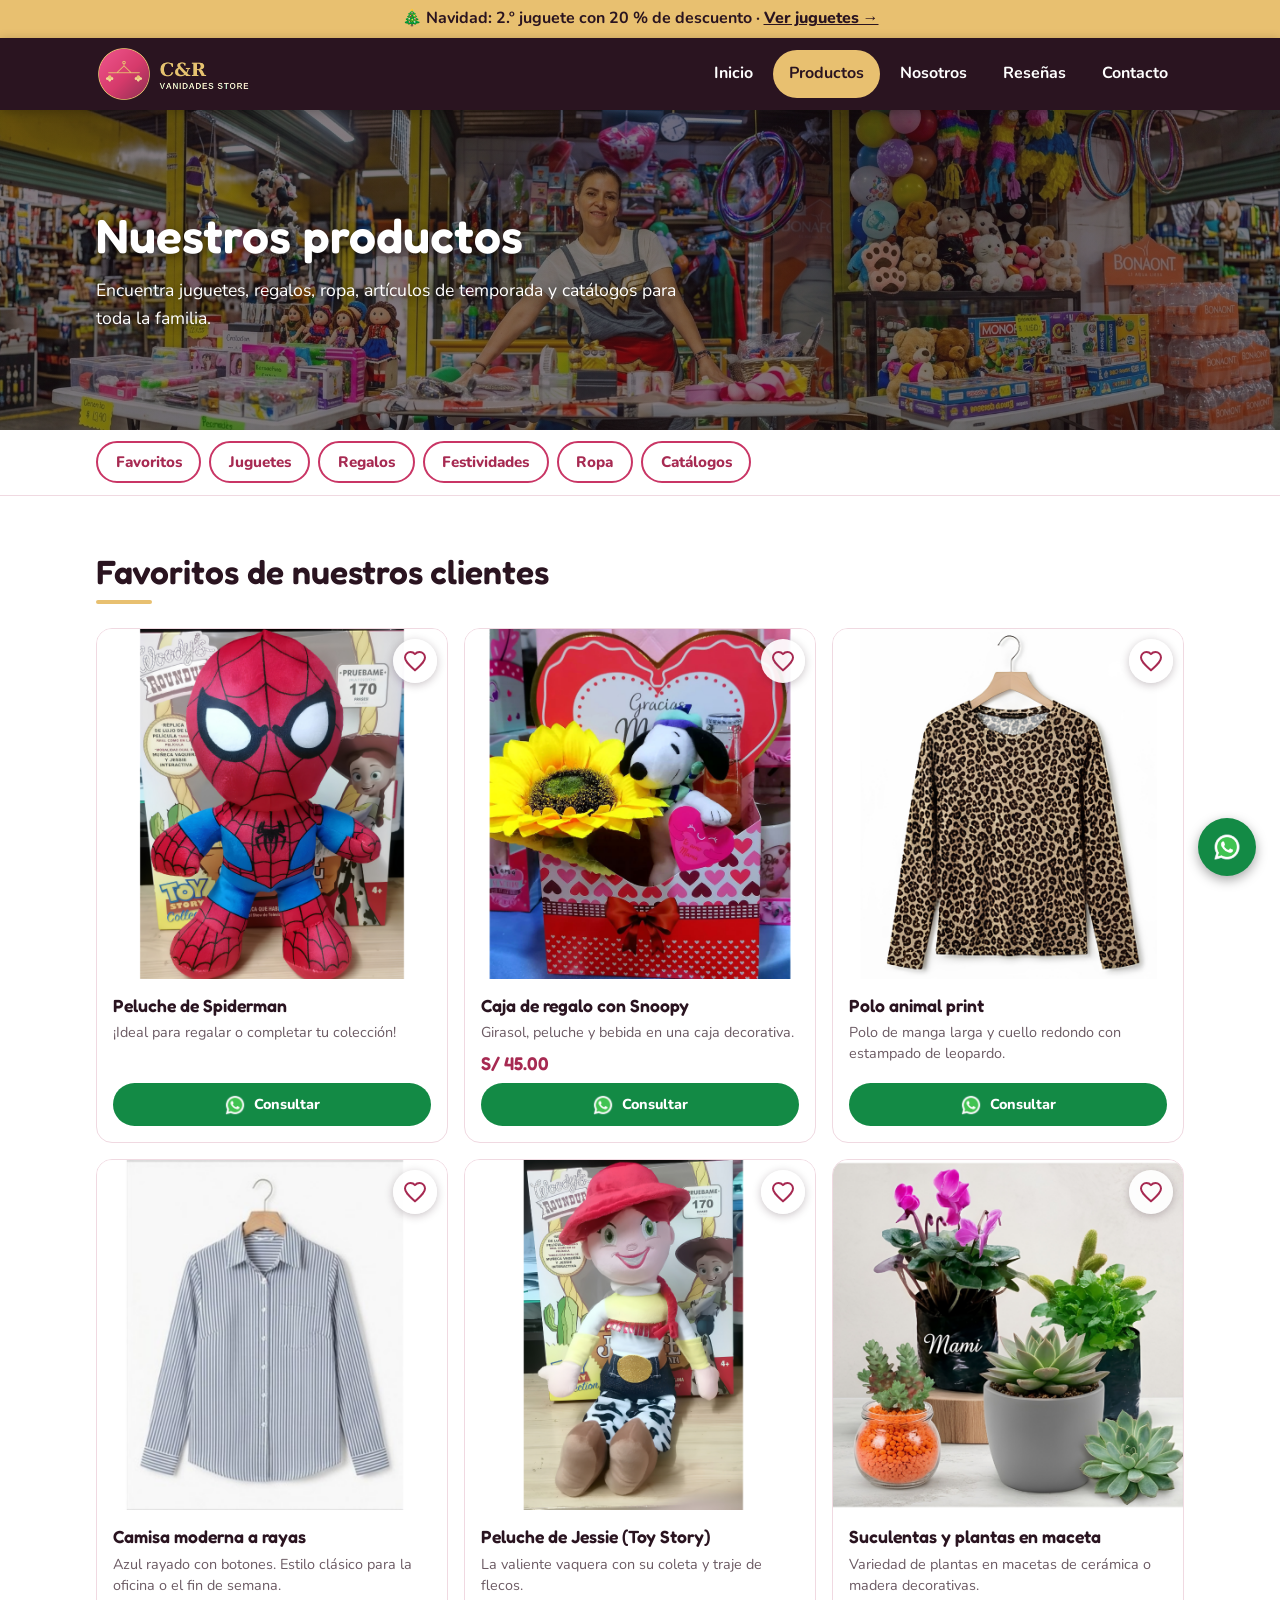
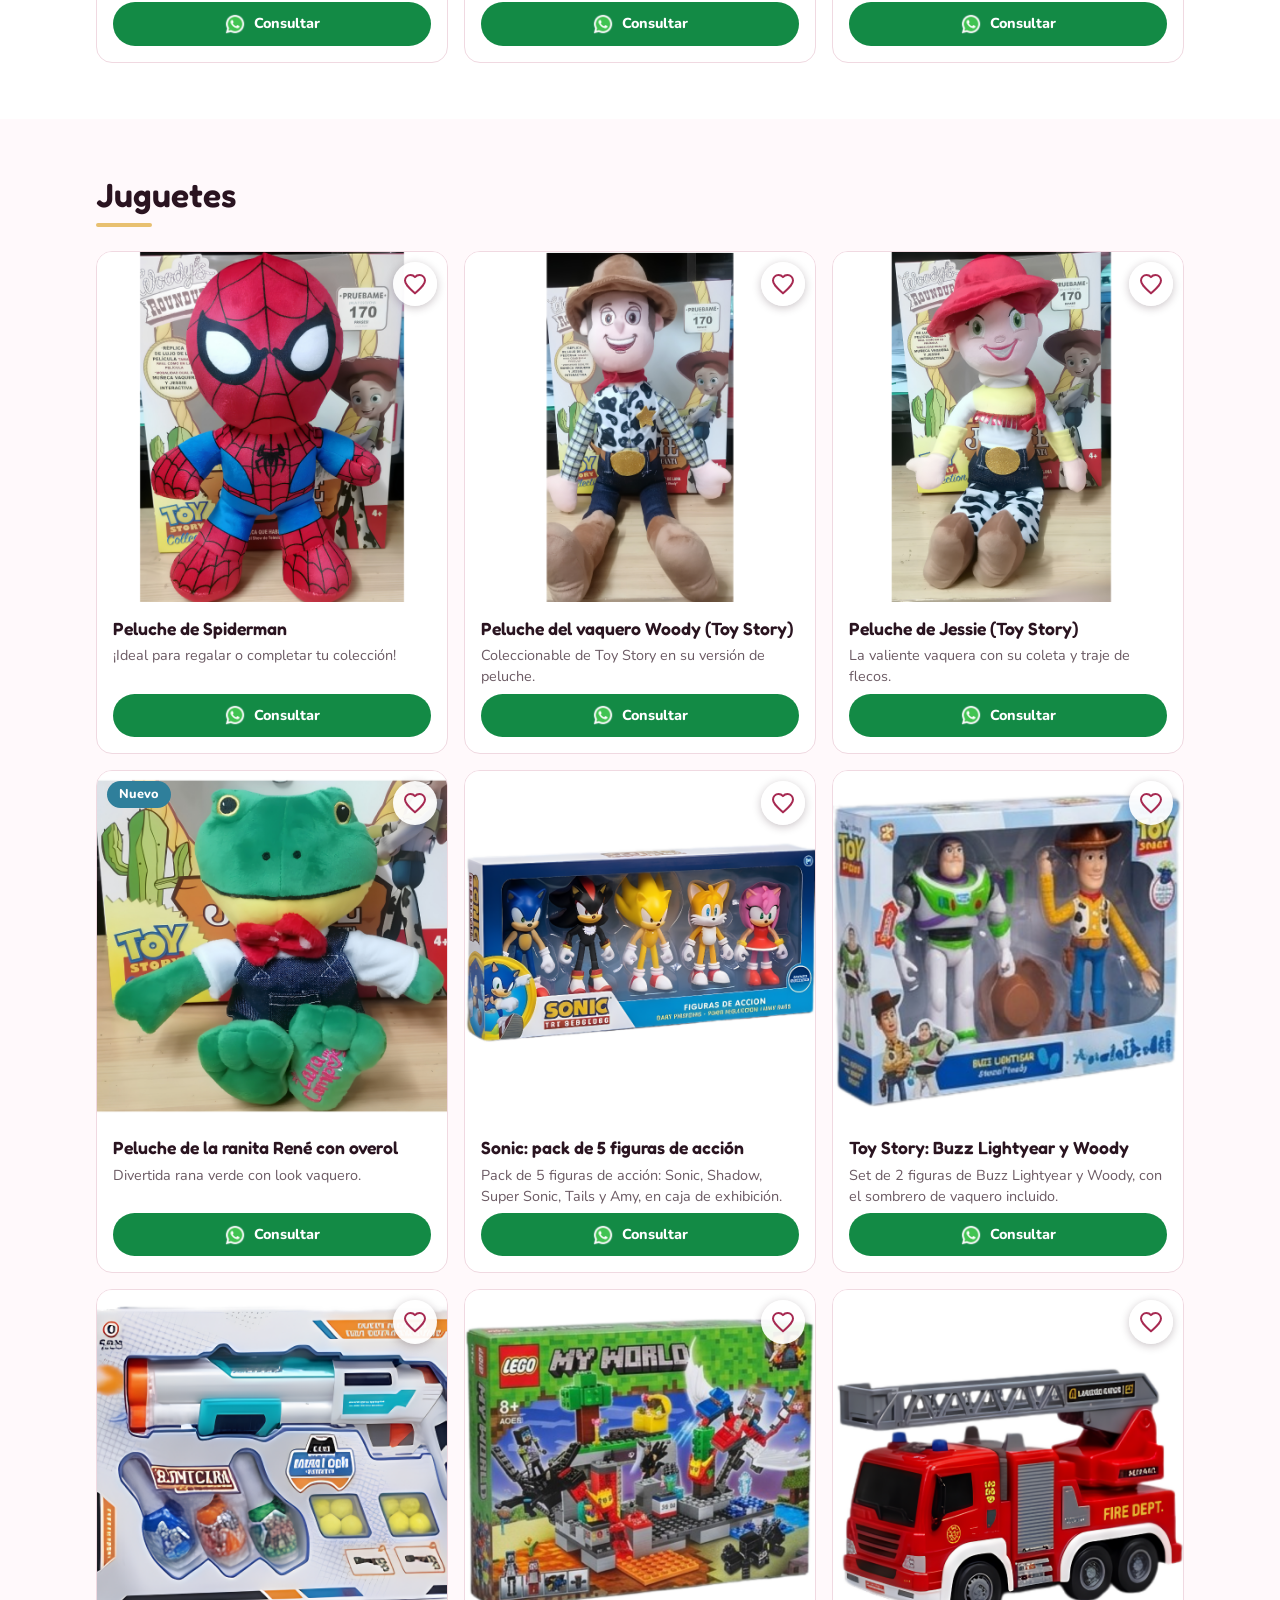
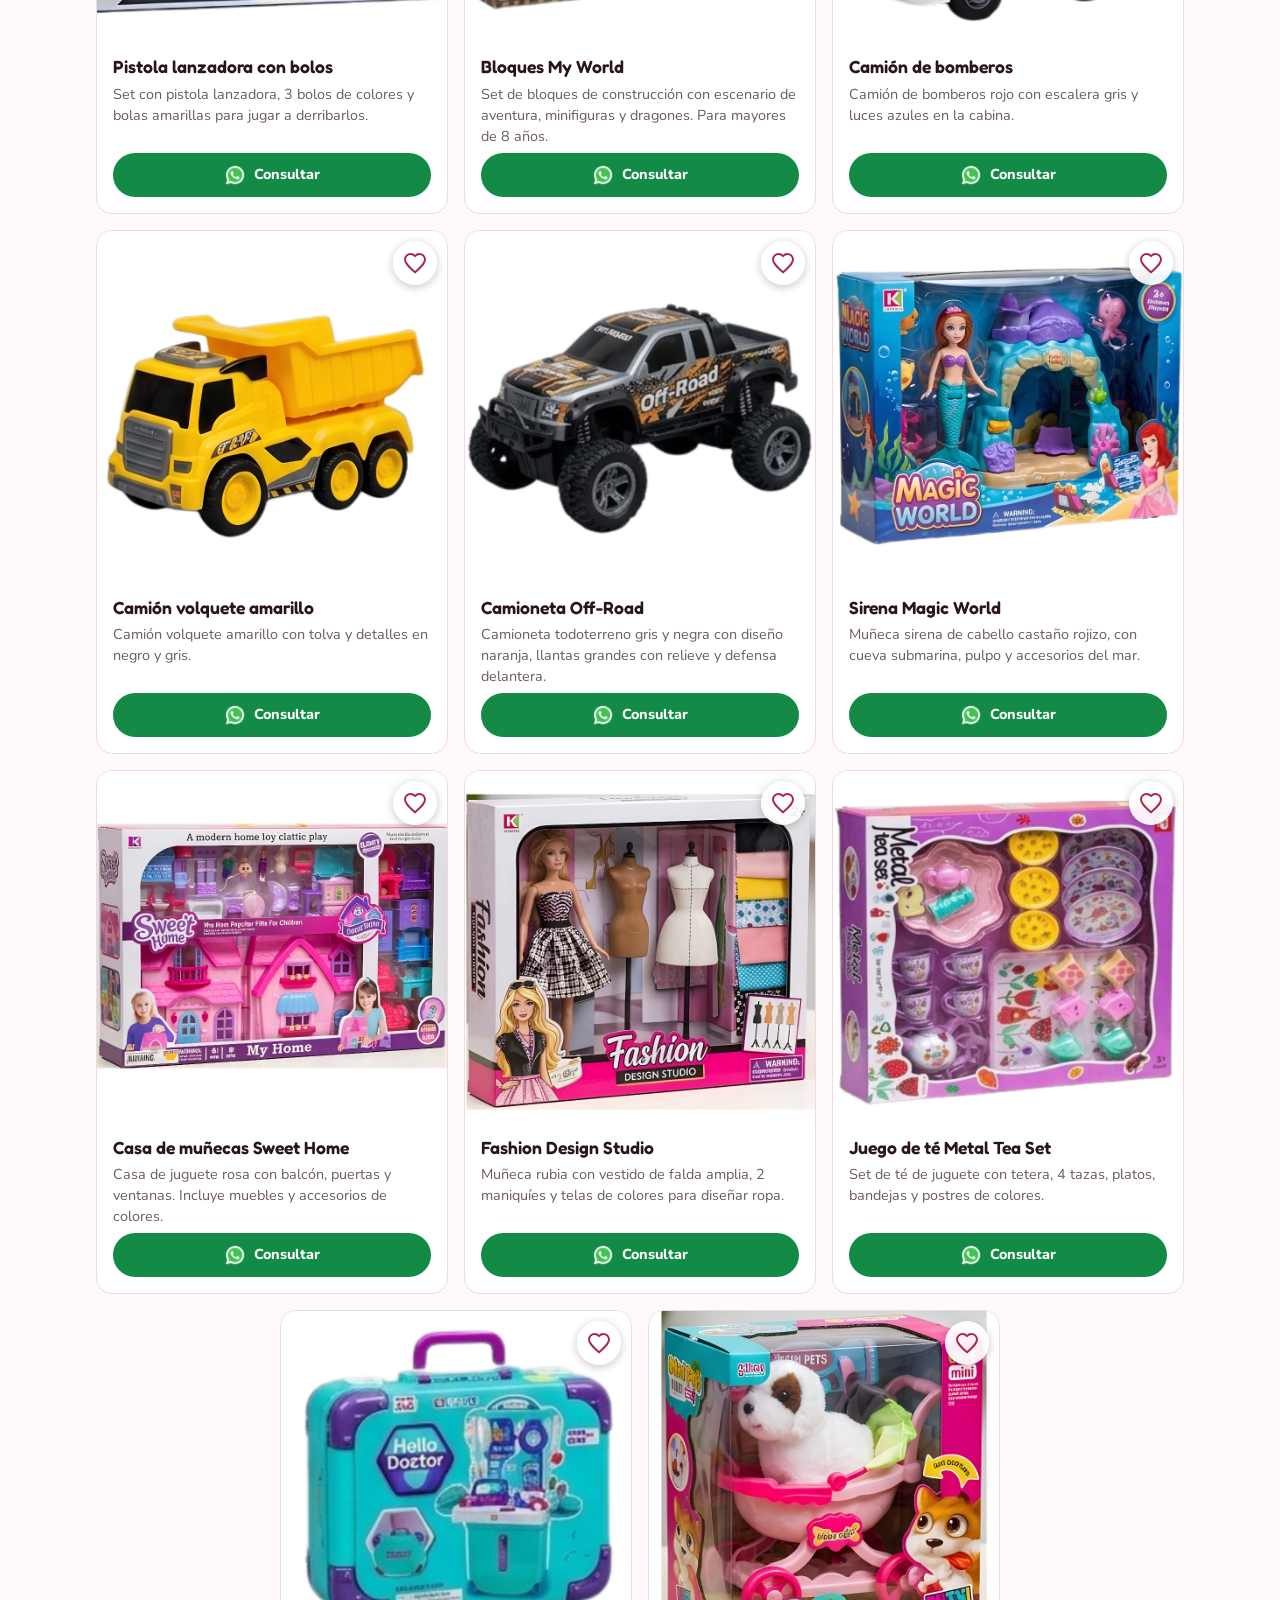
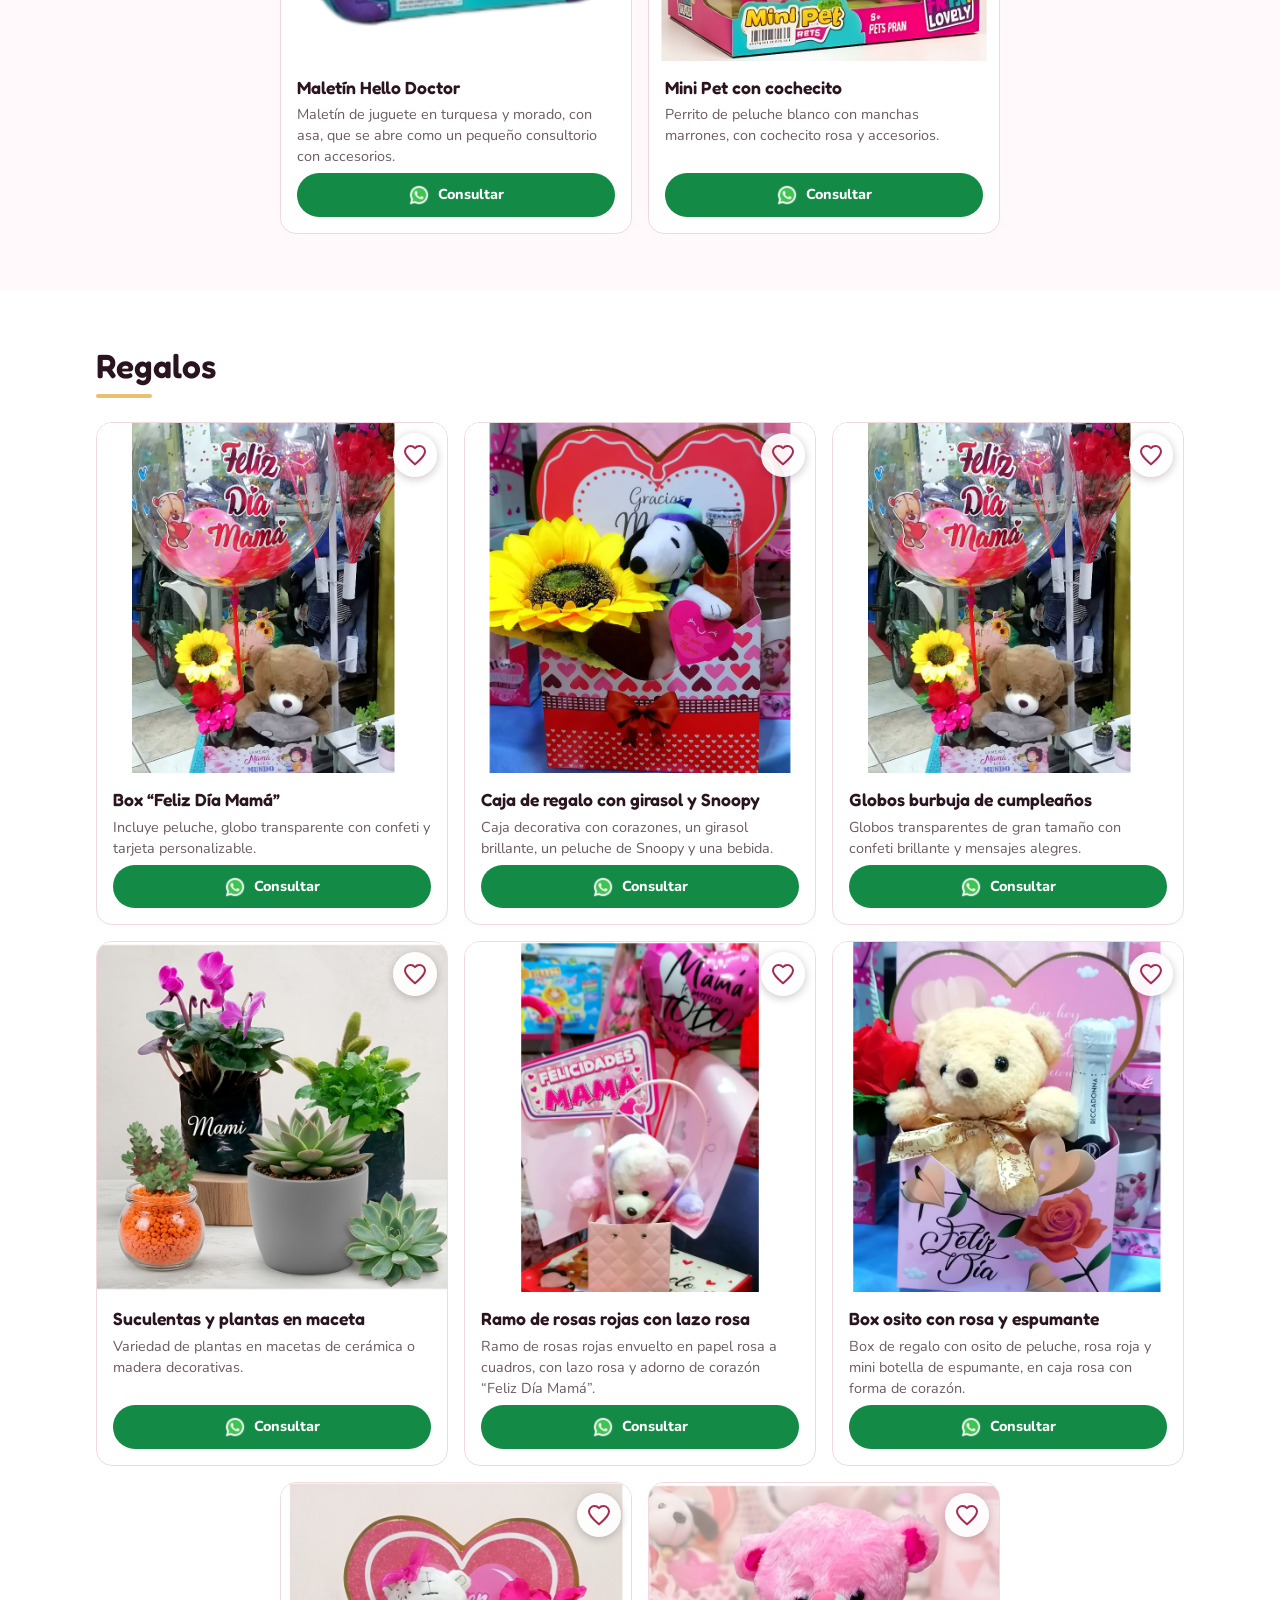
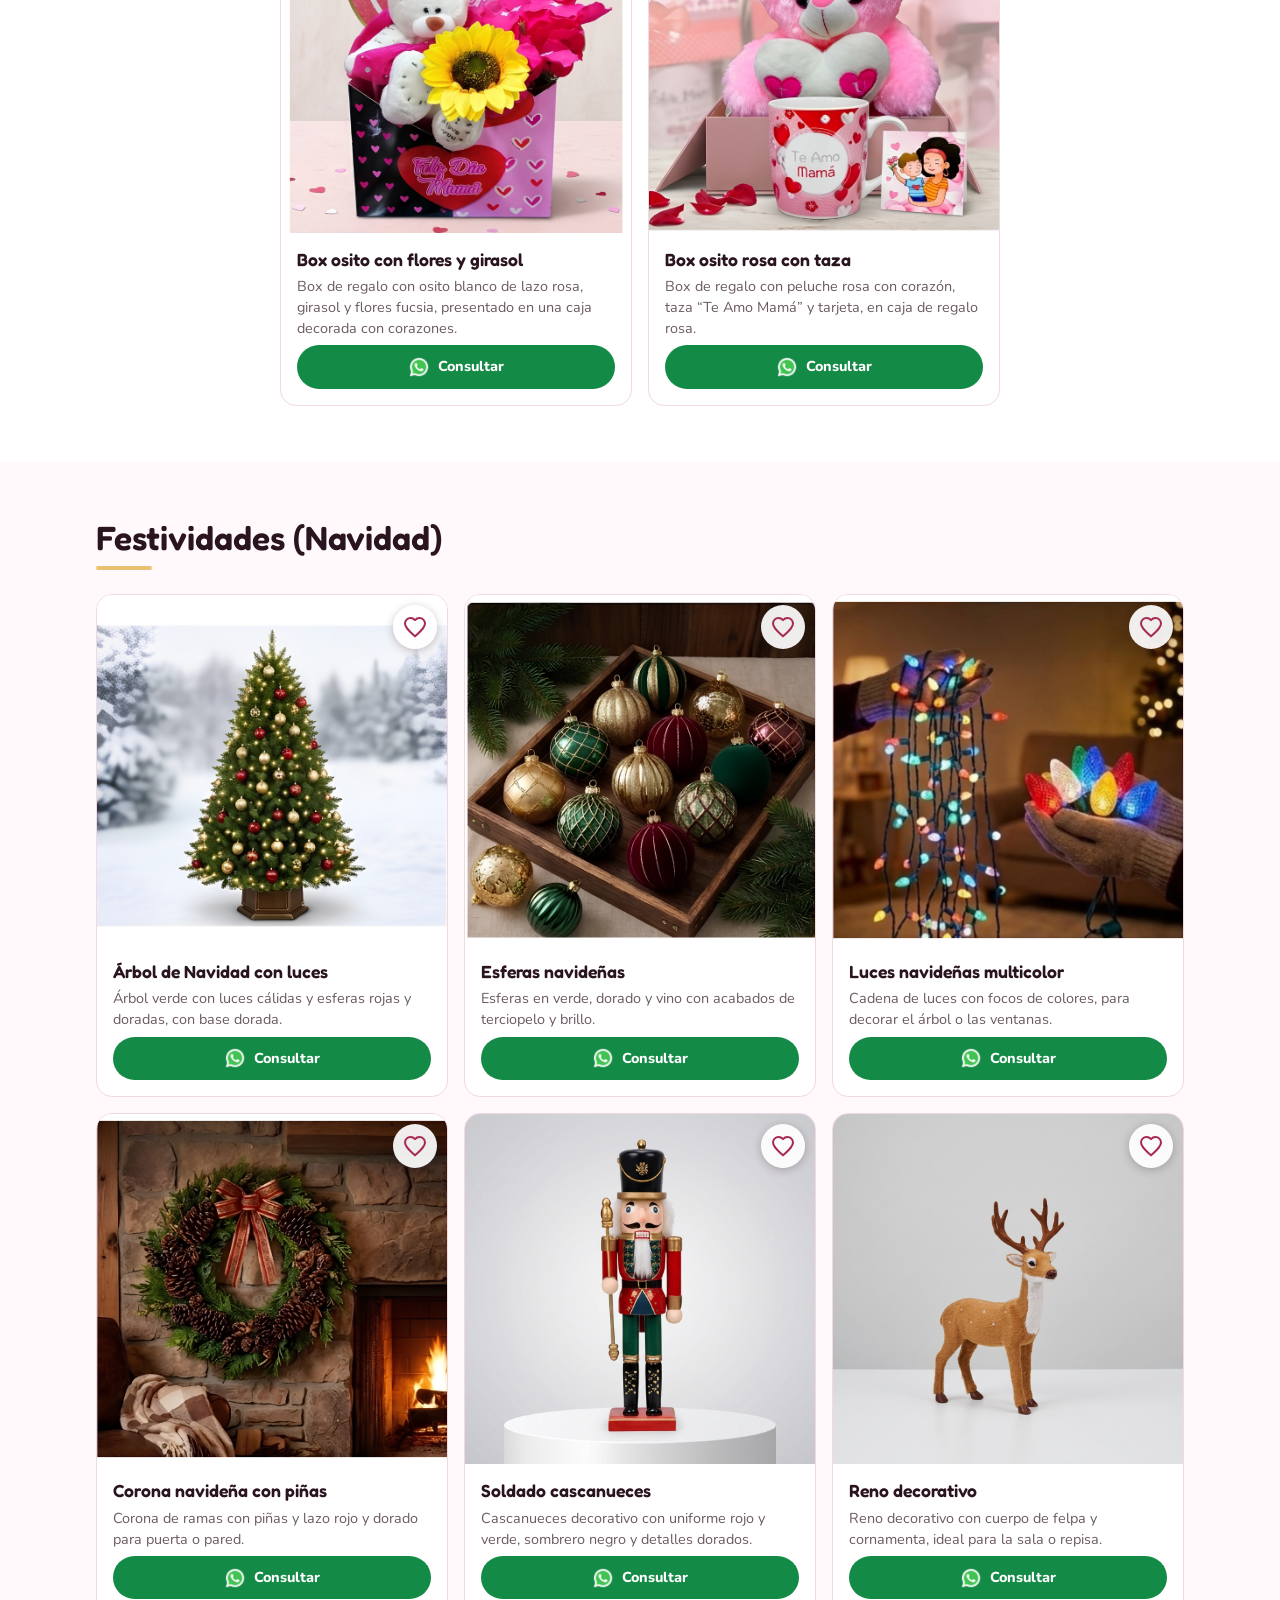
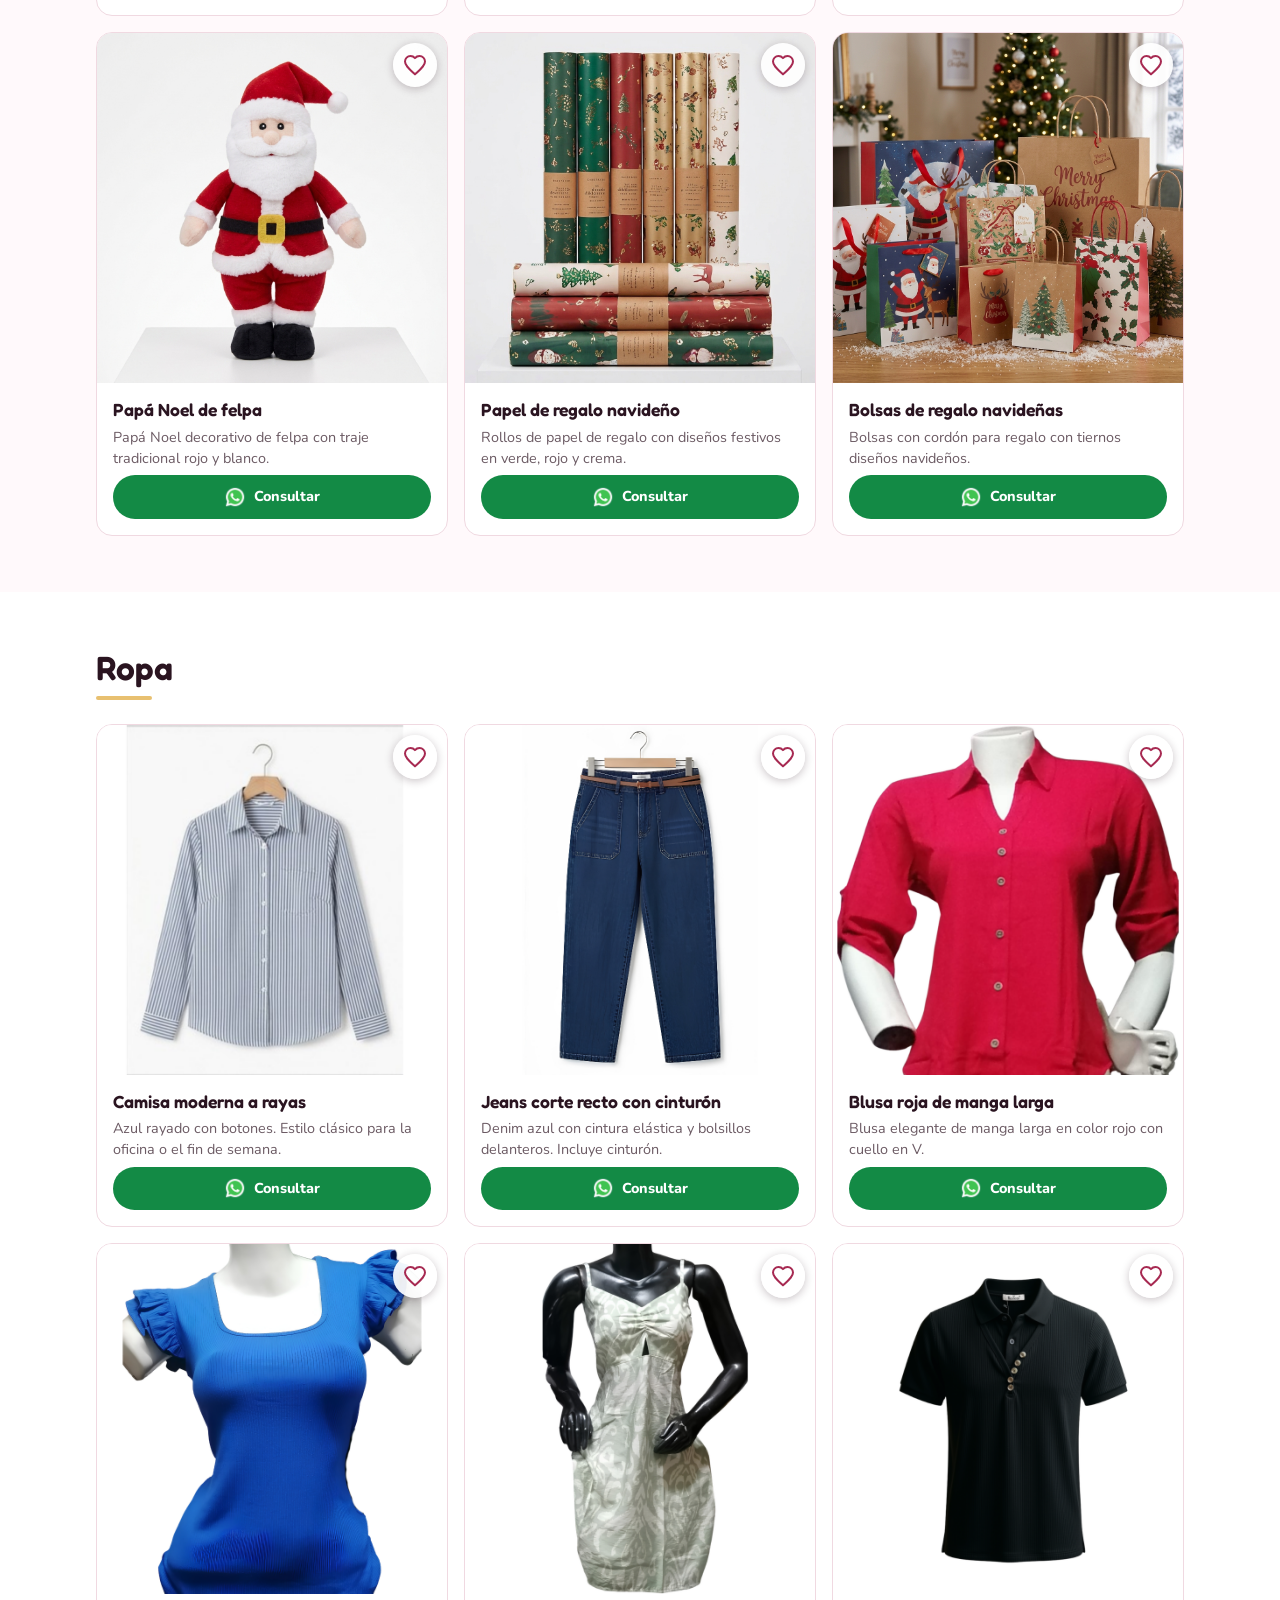
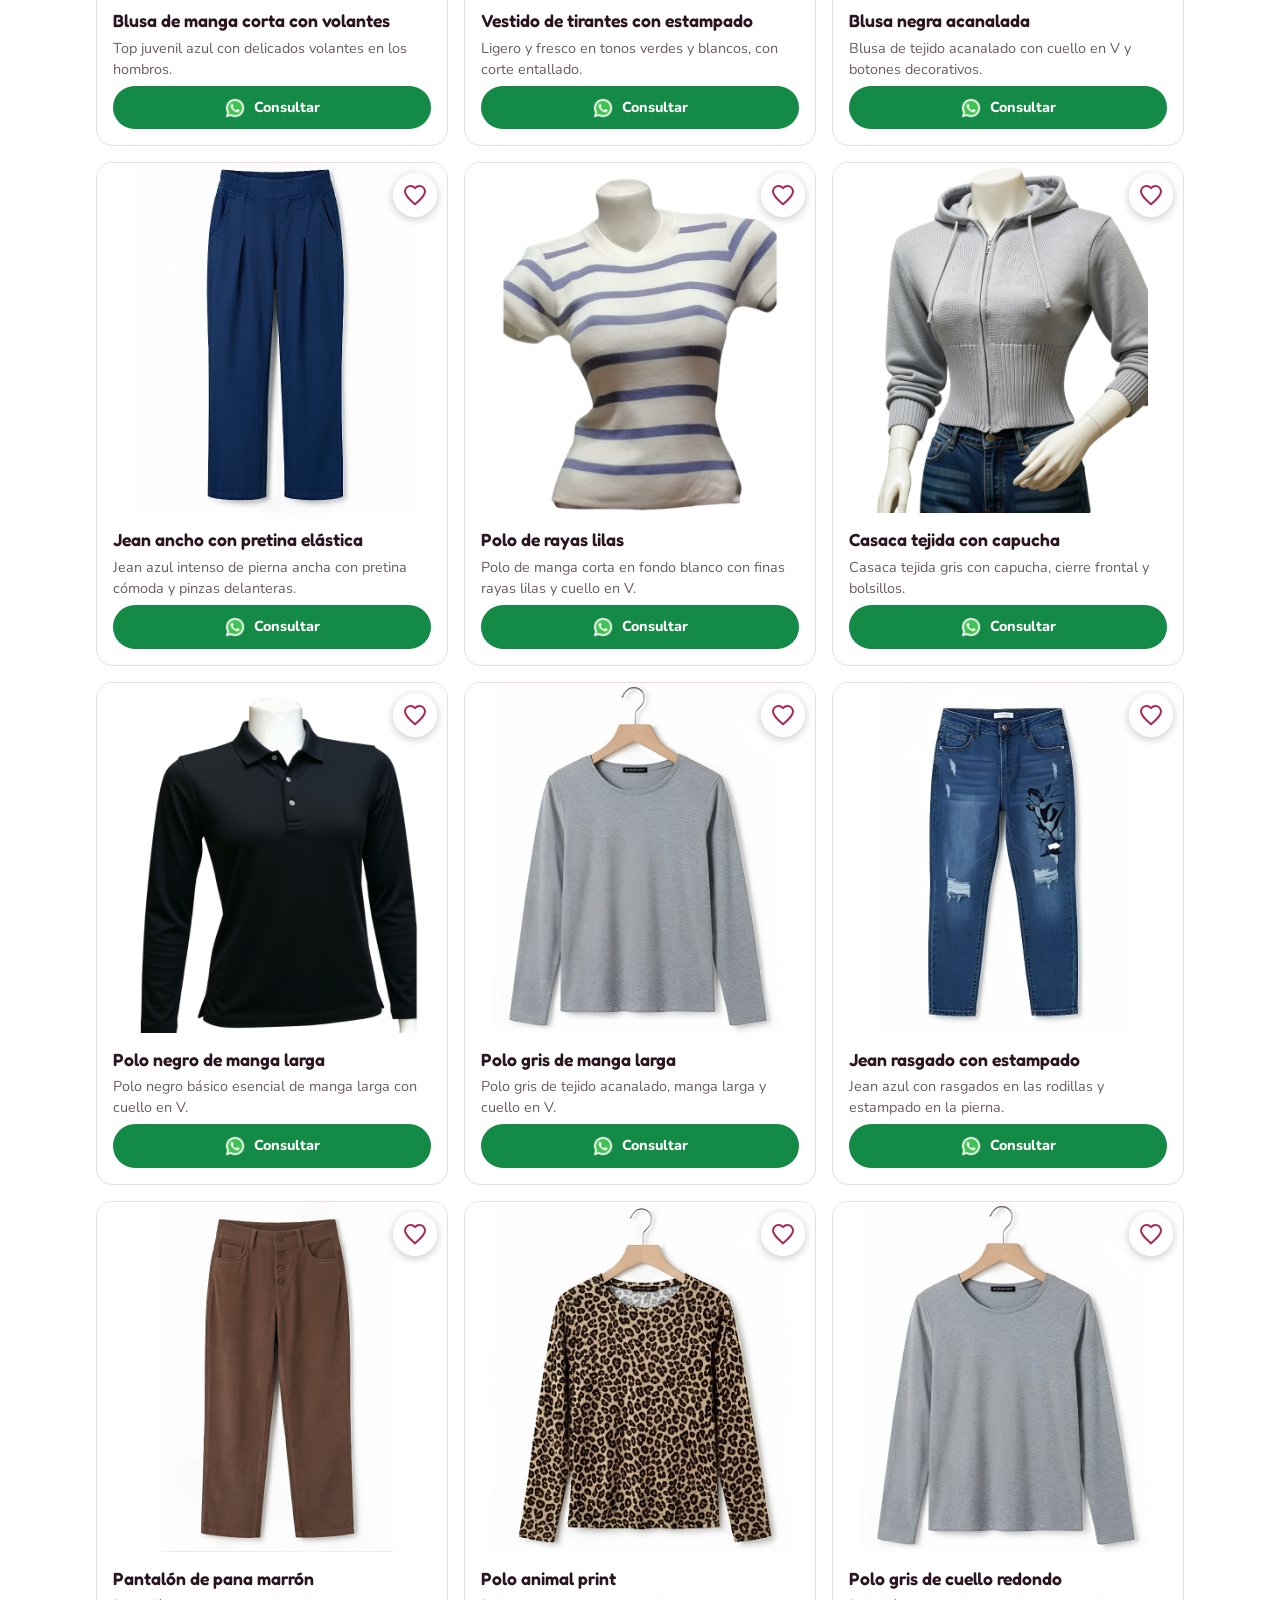
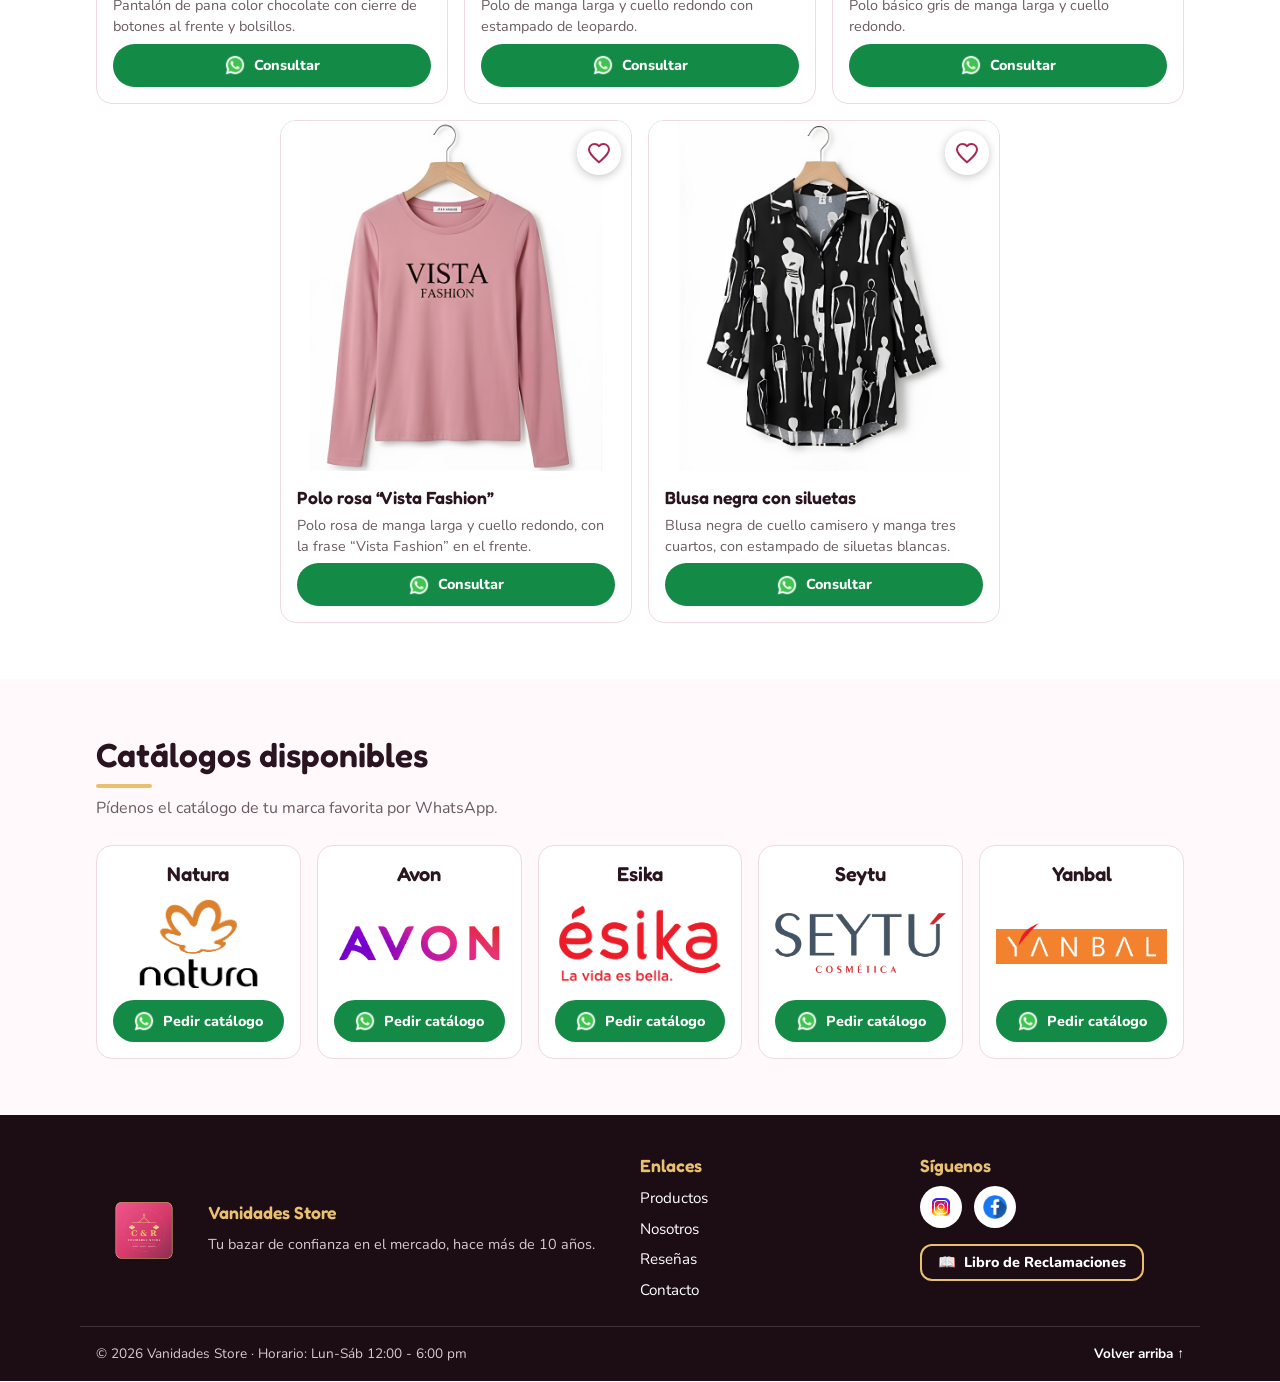
==== productos.html @ 25be85d3 "Initial commit" ====
<!DOCTYPE html>
<html lang="es">
<head>
    <meta charset="UTF-8">
    <meta name="viewport" content="width=device-width, initial-scale=1.0">
    <title>Productos - Vanidades Store</title>
    <meta name="description" content="Catálogo de juguetes, regalos, ropa, festividades y catálogos de Natura, Avon, Esika, Seytu y Yanbal.">

    <!-- Vista previa al compartir el link por WhatsApp / redes -->
    <meta property="og:title" content="Vanidades Store - Juguetes, ropa, regalos y catálogos">
    <meta property="og:description" content="Encuentra juguetes, regalos, ropa y catálogos de Natura, Avon, Esika, Seytu y Yanbal. Compra segura por Yape, Plin o efectivo.">
    <meta property="og:image" content="Imagenes/logo_cr_vanidades.png">
    <meta property="og:type" content="website">

    <!-- Tipografías -->
    <link rel="preconnect" href="https://fonts.googleapis.com">
    <link rel="preconnect" href="https://fonts.gstatic.com" crossorigin>
    <link href="https://fonts.googleapis.com/css2?family=Fredoka:wght@500;600&family=Nunito:wght@400;700;800&display=swap" rel="stylesheet">

    <link rel="stylesheet" href="Estilos/general.css">
    <link rel="stylesheet" href="Estilos/productos.css">
    <link rel="stylesheet" href="Estilos/lista.css">
</head>
<body id="top">

<!-- ENCABEZADO -->
<header class="cabecera">
    <div class="cabecera-interior">
        <a class="marca" href="index.html" aria-label="Vanidades Store - Ir al inicio">
            <img src="Imagenes/logo_cr_horizontal.png" alt="C&R Vanidades Store" width="213" height="52">
        </a>

        <!-- Menú hamburguesa en celular -->
        <input type="checkbox" id="menu-toggle" class="menu-toggle" aria-label="Abrir o cerrar el menú">
        <label for="menu-toggle" class="menu-boton" aria-hidden="true"><span></span></label>

        <!-- MENÚ DE NAVEGACIÓN -->
        <nav class="menu" aria-label="Menú principal">
            <a href="index.html">Inicio</a>
            <a href="productos.html" aria-current="page">Productos</a>
            <a href="nosotros.html">Nosotros</a>
            <a href="resenas.html">Reseñas</a>
            <a href="contacto.html">Contacto</a>
        </nav>
    </div>
</header>

<main>

    <!-- Banner de la página -->
    <section class="banner-pagina con-foto">
        <div class="contenedor">
            <h1>Nuestros productos</h1>
            <p>Encuentra juguetes, regalos, ropa, artículos de temporada y catálogos para toda la familia.</p>
        </div>
    </section>

    <!-- Submenú de categorías -->
    <nav class="submenu" aria-label="Categorías de productos">
    <div class="submenu-lista">
            <a href="#favoritos">Favoritos</a>
            <a href="#juguetes">Juguetes</a>
            <a href="#regalos">Regalos</a>
            <a href="#festividades">Festividades</a>
            <a href="#ropa">Ropa</a>
            <a href="#catalogos">Catálogos</a>
        </div>
    </nav>

    <!-- SECCIÓN FAVORITOS (6 productos sugeridos) -->
    <section class="seccion-productos" id="favoritos" aria-labelledby="titulo-favoritos">
        <div class="contenedor">
            <div class="titulo-seccion"><h2 id="titulo-favoritos">Favoritos de nuestros clientes</h2></div>
            <div class="rejilla-productos">
                <article class="producto">
                    <img src="Imagenes/juguete17.png" alt="Peluche de Spiderman" width="600" height="600" loading="lazy">
                    <div class="producto-info">
                        <h3>Peluche de Spiderman</h3>
                        <p>¡Ideal para regalar o completar tu colección!</p>
                        <a class="btn btn-wa" href="https://wa.me/51930438700?text=Hola%2C%20quisiera%20consultar%20m%C3%A1s%20detalles%20sobre%3A%20Peluche%20de%20Spiderman" target="_blank" rel="noopener"><img src="Imagenes/icons8-whatsapp-48.png" alt="" width="22" height="22"> Consultar</a>
                    </div>
                </article>
                <article class="producto">
                    <img src="Imagenes/regalo1.png" alt="Caja de regalo con girasol y peluche de Snoopy" width="600" height="600" loading="lazy">
                    <div class="producto-info">
                        <h3>Caja de regalo con Snoopy</h3>
                        <p>Girasol, peluche y bebida en una caja decorativa.</p>
                        <p class="precio">S/ 45.00</p>
                        <a class="btn btn-wa" href="https://wa.me/51930438700?text=Hola%2C%20quisiera%20consultar%20m%C3%A1s%20detalles%20sobre%3A%20Caja%20de%20regalo%20con%20Snoopy" target="_blank" rel="noopener"><img src="Imagenes/icons8-whatsapp-48.png" alt="" width="22" height="22"> Consultar</a>
                    </div>
                </article>
                <article class="producto">
                    <img src="Imagenes/ropa5.png" alt="Polo de manga larga con estampado de leopardo" width="600" height="600" loading="lazy">
                    <div class="producto-info">
                        <h3>Polo animal print</h3>
                        <p>Polo de manga larga y cuello redondo con estampado de leopardo.</p>
                        <a class="btn btn-wa" href="https://wa.me/51930438700?text=Hola%2C%20quisiera%20consultar%20m%C3%A1s%20detalles%20sobre%3A%20Polo%20animal%20print" target="_blank" rel="noopener"><img src="Imagenes/icons8-whatsapp-48.png" alt="" width="22" height="22"> Consultar</a>
                    </div>
                </article>
                <article class="producto">
                    <img src="Imagenes/ropa18.png" alt="Camisa moderna a rayas para mujer" width="600" height="600" loading="lazy">
                    <div class="producto-info">
                        <h3>Camisa moderna a rayas</h3>
                        <p>Azul rayado con botones. Estilo clásico para la oficina o el fin de semana.</p>
                        <a class="btn btn-wa" href="https://wa.me/51930438700?text=Hola%2C%20quisiera%20consultar%20m%C3%A1s%20detalles%20sobre%3A%20Camisa%20moderna%20a%20rayas" target="_blank" rel="noopener"><img src="Imagenes/icons8-whatsapp-48.png" alt="" width="22" height="22"> Consultar</a>
                    </div>
                </article>
                <article class="producto">
                    <img src="Imagenes/juguete18.png" alt="Peluche de Jessie Toy Story" width="600" height="600" loading="lazy">
                    <div class="producto-info">
                        <h3>Peluche de Jessie (Toy Story)</h3>
                        <p>La valiente vaquera con su coleta y traje de flecos.</p>
                        <a class="btn btn-wa" href="https://wa.me/51930438700?text=Hola%2C%20quisiera%20consultar%20m%C3%A1s%20detalles%20sobre%3A%20Peluche%20de%20Jessie%20%28Toy%20Story%29" target="_blank" rel="noopener"><img src="Imagenes/icons8-whatsapp-48.png" alt="" width="22" height="22"> Consultar</a>
                    </div>
                </article>
                <article class="producto">
                    <img src="Imagenes/regalo8.png" alt="Suculentas y plantas en macetas decorativas" width="600" height="600" loading="lazy">
                    <div class="producto-info">
                        <h3>Suculentas y plantas en maceta</h3>
                        <p>Variedad de plantas en macetas de cerámica o madera decorativas.</p>
                        <a class="btn btn-wa" href="https://wa.me/51930438700?text=Hola%2C%20quisiera%20consultar%20m%C3%A1s%20detalles%20sobre%3A%20Suculentas%20y%20plantas%20en%20maceta" target="_blank" rel="noopener"><img src="Imagenes/icons8-whatsapp-48.png" alt="" width="22" height="22"> Consultar</a>
                    </div>
                </article>
            </div>
        </div>
    </section>

    <!-- SECCIÓN JUGUETES -->
    <section class="seccion-productos" id="juguetes" aria-labelledby="titulo-juguetes">
        <div class="contenedor">
            <div class="titulo-seccion"><h2 id="titulo-juguetes">Juguetes</h2></div>
            <div class="rejilla-productos">
        <article class="producto">
            <img src="Imagenes/juguete17.png" alt="Peluche de Spiderman" width="600" height="600" loading="lazy">
            <div class="producto-info">
                <h3>Peluche de Spiderman</h3>
                <p>¡Ideal para regalar o completar tu colección!</p>
                <a class="btn btn-wa" href="https://wa.me/51930438700?text=Hola%2C%20quisiera%20consultar%20m%C3%A1s%20detalles%20sobre%3A%20Peluche%20de%20Spiderman" target="_blank" rel="noopener"><img src="Imagenes/icons8-whatsapp-48.png" alt="" width="22" height="22"> Consultar</a>
            </div>
        </article>
        <article class="producto">
            <img src="Imagenes/juguete16.png" alt="Peluche del vaquero Woody" width="600" height="600" loading="lazy">
            <div class="producto-info">
                <h3>Peluche del vaquero Woody (Toy Story)</h3>
                <p>Coleccionable de Toy Story en su versión de peluche.</p>
                <a class="btn btn-wa" href="https://wa.me/51930438700?text=Hola%2C%20quisiera%20consultar%20m%C3%A1s%20detalles%20sobre%3A%20Peluche%20del%20vaquero%20Woody%20%28Toy%20Story%29" target="_blank" rel="noopener"><img src="Imagenes/icons8-whatsapp-48.png" alt="" width="22" height="22"> Consultar</a>
            </div>
        </article>
        <article class="producto">
            <img src="Imagenes/juguete18.png" alt="Peluche de la vaquera Jessie" width="600" height="600" loading="lazy">
            <div class="producto-info">
                <h3>Peluche de Jessie (Toy Story)</h3>
                <p>La valiente vaquera con su coleta y traje de flecos.</p>
                <a class="btn btn-wa" href="https://wa.me/51930438700?text=Hola%2C%20quisiera%20consultar%20m%C3%A1s%20detalles%20sobre%3A%20Peluche%20de%20Jessie%20%28Toy%20Story%29" target="_blank" rel="noopener"><img src="Imagenes/icons8-whatsapp-48.png" alt="" width="22" height="22"> Consultar</a>
            </div>
        </article>
        <article class="producto">
            <span class="etiqueta etiqueta-nuevo">Nuevo</span>
            <img src="Imagenes/juguete19.png" alt="Peluche de la rana René con overol" width="600" height="600" loading="lazy">
            <div class="producto-info">
                <h3>Peluche de la ranita René con overol</h3>
                <p>Divertida rana verde con look vaquero.</p>
                <a class="btn btn-wa" href="https://wa.me/51930438700?text=Hola%2C%20quisiera%20consultar%20m%C3%A1s%20detalles%20sobre%3A%20Peluche%20de%20la%20ranita%20Ren%C3%A9%20con%20overol" target="_blank" rel="noopener"><img src="Imagenes/icons8-whatsapp-48.png" alt="" width="22" height="22"> Consultar</a>
            </div>
        </article>
        <article class="producto">
            <img src="Imagenes/juguete13.png" alt="Caja con 5 figuras de acción de Sonic y sus amigos" width="600" height="600" loading="lazy">
            <div class="producto-info">
                <h3>Sonic: pack de 5 figuras de acción</h3>
                <p>Pack de 5 figuras de acción: Sonic, Shadow, Super Sonic, Tails y Amy, en caja de exhibición.</p>
                <a class="btn btn-wa" href="https://wa.me/51930438700?text=Hola%2C%20quisiera%20consultar%20m%C3%A1s%20detalles%20sobre%3A%20Sonic%3A%20pack%20de%205%20figuras%20de%20acci%C3%B3n" target="_blank" rel="noopener"><img src="Imagenes/icons8-whatsapp-48.png" alt="" width="22" height="22"> Consultar</a>
            </div>
        </article>
        <article class="producto">
            <img src="Imagenes/juguete15.png" alt="Caja con las figuras de Buzz Lightyear y Woody" width="600" height="600" loading="lazy">
            <div class="producto-info">
                <h3>Toy Story: Buzz Lightyear y Woody</h3>
                <p>Set de 2 figuras de Buzz Lightyear y Woody, con el sombrero de vaquero incluido.</p>
                <a class="btn btn-wa" href="https://wa.me/51930438700?text=Hola%2C%20quisiera%20consultar%20m%C3%A1s%20detalles%20sobre%3A%20Toy%20Story%3A%20Buzz%20Lightyear%20y%20Woody" target="_blank" rel="noopener"><img src="Imagenes/icons8-whatsapp-48.png" alt="" width="22" height="22"> Consultar</a>
            </div>
        </article>
        <article class="producto">
            <img src="Imagenes/juguete12.png" alt="Pistola lanzadora con bolos y bolas amarillas" width="600" height="600" loading="lazy">
            <div class="producto-info">
                <h3>Pistola lanzadora con bolos</h3>
                <p>Set con pistola lanzadora, 3 bolos de colores y bolas amarillas para jugar a derribarlos.</p>
                <a class="btn btn-wa" href="https://wa.me/51930438700?text=Hola%2C%20quisiera%20consultar%20m%C3%A1s%20detalles%20sobre%3A%20Pistola%20lanzadora%20con%20bolos" target="_blank" rel="noopener"><img src="Imagenes/icons8-whatsapp-48.png" alt="" width="22" height="22"> Consultar</a>
            </div>
        </article>
        <article class="producto">
            <img src="Imagenes/juguete10.png" alt="Set de bloques de construcción My World" width="600" height="600" loading="lazy">
            <div class="producto-info">
                <h3>Bloques My World</h3>
                <p>Set de bloques de construcción con escenario de aventura, minifiguras y dragones. Para mayores de 8 años.</p>
                <a class="btn btn-wa" href="https://wa.me/51930438700?text=Hola%2C%20quisiera%20consultar%20m%C3%A1s%20detalles%20sobre%3A%20Bloques%20My%20World" target="_blank" rel="noopener"><img src="Imagenes/icons8-whatsapp-48.png" alt="" width="22" height="22"> Consultar</a>
            </div>
        </article>
        <article class="producto">
            <img src="Imagenes/juguete3.png" alt="Camión de bomberos rojo con escalera" width="600" height="600" loading="lazy">
            <div class="producto-info">
                <h3>Camión de bomberos</h3>
                <p>Camión de bomberos rojo con escalera gris y luces azules en la cabina.</p>
                <a class="btn btn-wa" href="https://wa.me/51930438700?text=Hola%2C%20quisiera%20consultar%20m%C3%A1s%20detalles%20sobre%3A%20Cami%C3%B3n%20de%20bomberos" target="_blank" rel="noopener"><img src="Imagenes/icons8-whatsapp-48.png" alt="" width="22" height="22"> Consultar</a>
            </div>
        </article>
        <article class="producto">
            <img src="Imagenes/juguete4.png" alt="Camión volquete amarillo" width="600" height="600" loading="lazy">
            <div class="producto-info">
                <h3>Camión volquete amarillo</h3>
                <p>Camión volquete amarillo con tolva y detalles en negro y gris.</p>
                <a class="btn btn-wa" href="https://wa.me/51930438700?text=Hola%2C%20quisiera%20consultar%20m%C3%A1s%20detalles%20sobre%3A%20Cami%C3%B3n%20volquete%20amarillo" target="_blank" rel="noopener"><img src="Imagenes/icons8-whatsapp-48.png" alt="" width="22" height="22"> Consultar</a>
            </div>
        </article>
        <article class="producto">
            <img src="Imagenes/juguete5.png" alt="Camioneta Off-Road gris y negra con diseño naranja" width="600" height="600" loading="lazy">
            <div class="producto-info">
                <h3>Camioneta Off-Road</h3>
                <p>Camioneta todoterreno gris y negra con diseño naranja, llantas grandes con relieve y defensa delantera.</p>
                <a class="btn btn-wa" href="https://wa.me/51930438700?text=Hola%2C%20quisiera%20consultar%20m%C3%A1s%20detalles%20sobre%3A%20Camioneta%20Off-Road" target="_blank" rel="noopener"><img src="Imagenes/icons8-whatsapp-48.png" alt="" width="22" height="22"> Consultar</a>
            </div>
        </article>
        <article class="producto">
            <img src="Imagenes/juguete14.png" alt="Caja de la muñeca sirena Magic World con cueva submarina" width="600" height="600" loading="lazy">
            <div class="producto-info">
                <h3>Sirena Magic World</h3>
                <p>Muñeca sirena de cabello castaño rojizo, con cueva submarina, pulpo y accesorios del mar.</p>
                <a class="btn btn-wa" href="https://wa.me/51930438700?text=Hola%2C%20quisiera%20consultar%20m%C3%A1s%20detalles%20sobre%3A%20Sirena%20Magic%20World" target="_blank" rel="noopener"><img src="Imagenes/icons8-whatsapp-48.png" alt="" width="22" height="22"> Consultar</a>
            </div>
        </article>
        <article class="producto">
            <img src="Imagenes/juguete6.png" alt="Caja de la casa de muñecas Sweet Home" width="600" height="600" loading="lazy">
            <div class="producto-info">
                <h3>Casa de muñecas Sweet Home</h3>
                <p>Casa de juguete rosa con balcón, puertas y ventanas. Incluye muebles y accesorios de colores.</p>
                <a class="btn btn-wa" href="https://wa.me/51930438700?text=Hola%2C%20quisiera%20consultar%20m%C3%A1s%20detalles%20sobre%3A%20Casa%20de%20mu%C3%B1ecas%20Sweet%20Home" target="_blank" rel="noopener"><img src="Imagenes/icons8-whatsapp-48.png" alt="" width="22" height="22"> Consultar</a>
            </div>
        </article>
        <article class="producto">
            <img src="Imagenes/juguete7.png" alt="Caja del set Fashion Design Studio con muñeca y maniquíes" width="600" height="600" loading="lazy">
            <div class="producto-info">
                <h3>Fashion Design Studio</h3>
                <p>Muñeca rubia con vestido de falda amplia, 2 maniquíes y telas de colores para diseñar ropa.</p>
                <a class="btn btn-wa" href="https://wa.me/51930438700?text=Hola%2C%20quisiera%20consultar%20m%C3%A1s%20detalles%20sobre%3A%20Fashion%20Design%20Studio" target="_blank" rel="noopener"><img src="Imagenes/icons8-whatsapp-48.png" alt="" width="22" height="22"> Consultar</a>
            </div>
        </article>
        <article class="producto">
            <img src="Imagenes/juguete8.png" alt="Caja del juego de té de metal con tetera, tazas y platos" width="600" height="600" loading="lazy">
            <div class="producto-info">
                <h3>Juego de té Metal Tea Set</h3>
                <p>Set de té de juguete con tetera, 4 tazas, platos, bandejas y postres de colores.</p>
                <a class="btn btn-wa" href="https://wa.me/51930438700?text=Hola%2C%20quisiera%20consultar%20m%C3%A1s%20detalles%20sobre%3A%20Juego%20de%20t%C3%A9%20Metal%20Tea%20Set" target="_blank" rel="noopener"><img src="Imagenes/icons8-whatsapp-48.png" alt="" width="22" height="22"> Consultar</a>
            </div>
        </article>
        <article class="producto">
            <img src="Imagenes/juguete9.png" alt="Maletín de doctor Hello Doctor en turquesa y morado" width="600" height="600" loading="lazy">
            <div class="producto-info">
                <h3>Maletín Hello Doctor</h3>
                <p>Maletín de juguete en turquesa y morado, con asa, que se abre como un pequeño consultorio con accesorios.</p>
                <a class="btn btn-wa" href="https://wa.me/51930438700?text=Hola%2C%20quisiera%20consultar%20m%C3%A1s%20detalles%20sobre%3A%20Malet%C3%ADn%20Hello%20Doctor" target="_blank" rel="noopener"><img src="Imagenes/icons8-whatsapp-48.png" alt="" width="22" height="22"> Consultar</a>
            </div>
        </article>
        <article class="producto">
            <img src="Imagenes/juguete11.png" alt="Caja del Mini Pet, perrito de peluche con cochecito rosa" width="600" height="600" loading="lazy">
            <div class="producto-info">
                <h3>Mini Pet con cochecito</h3>
                <p>Perrito de peluche blanco con manchas marrones, con cochecito rosa y accesorios.</p>
                <a class="btn btn-wa" href="https://wa.me/51930438700?text=Hola%2C%20quisiera%20consultar%20m%C3%A1s%20detalles%20sobre%3A%20Mini%20Pet%20con%20cochecito" target="_blank" rel="noopener"><img src="Imagenes/icons8-whatsapp-48.png" alt="" width="22" height="22"> Consultar</a>
            </div>
        </article>
            </div>
        </div>
    </section>

    <!-- SECCIÓN REGALOS -->
    <section class="seccion-productos" id="regalos" aria-labelledby="titulo-regalos">
        <div class="contenedor">
            <div class="titulo-seccion"><h2 id="titulo-regalos">Regalos</h2></div>
            <div class="rejilla-productos">
                <article class="producto">
                    <img src="Imagenes/regalo7.png" alt="Box de regalo Feliz Día Mamá con globo y peluche" width="600" height="600" loading="lazy">
                    <div class="producto-info">
                        <h3>Box “Feliz Día Mamá”</h3>
                        <p>Incluye peluche, globo transparente con confeti y tarjeta personalizable.</p>
                        <a class="btn btn-wa" href="https://wa.me/51930438700?text=Hola%2C%20quisiera%20consultar%20m%C3%A1s%20detalles%20sobre%3A%20Box%20%E2%80%9CFeliz%20D%C3%ADa%20Mam%C3%A1%E2%80%9D" target="_blank" rel="noopener"><img src="Imagenes/icons8-whatsapp-48.png" alt="" width="22" height="22"> Consultar</a>
                    </div>
                </article>
                <article class="producto">
                    <img src="Imagenes/regalo1.png" alt="Caja de regalo con girasol y peluche de Snoopy" width="600" height="600" loading="lazy">
                    <div class="producto-info">
                        <h3>Caja de regalo con girasol y Snoopy</h3>
                        <p>Caja decorativa con corazones, un girasol brillante, un peluche de Snoopy y una bebida.</p>
                        <a class="btn btn-wa" href="https://wa.me/51930438700?text=Hola%2C%20quisiera%20consultar%20m%C3%A1s%20detalles%20sobre%3A%20Caja%20de%20regalo%20con%20girasol%20y%20Snoopy" target="_blank" rel="noopener"><img src="Imagenes/icons8-whatsapp-48.png" alt="" width="22" height="22"> Consultar</a>
                    </div>
                </article>
                <article class="producto">
                    <img src="Imagenes/regalo7.png" alt="Globos burbuja transparentes de cumpleaños" width="600" height="600" loading="lazy">
                    <div class="producto-info">
                        <h3>Globos burbuja de cumpleaños</h3>
                        <p>Globos transparentes de gran tamaño con confeti brillante y mensajes alegres.</p>
                        <a class="btn btn-wa" href="https://wa.me/51930438700?text=Hola%2C%20quisiera%20consultar%20m%C3%A1s%20detalles%20sobre%3A%20Globos%20burbuja%20de%20cumplea%C3%B1os" target="_blank" rel="noopener"><img src="Imagenes/icons8-whatsapp-48.png" alt="" width="22" height="22"> Consultar</a>
                    </div>
                </article>
                <article class="producto">
                    <img src="Imagenes/regalo8.png" alt="Suculentas y plantas en macetas decorativas" width="600" height="600" loading="lazy">
                    <div class="producto-info">
                        <h3>Suculentas y plantas en maceta</h3>
                        <p>Variedad de plantas en macetas de cerámica o madera decorativas.</p>
                        <a class="btn btn-wa" href="https://wa.me/51930438700?text=Hola%2C%20quisiera%20consultar%20m%C3%A1s%20detalles%20sobre%3A%20Suculentas%20y%20plantas%20en%20maceta" target="_blank" rel="noopener"><img src="Imagenes/icons8-whatsapp-48.png" alt="" width="22" height="22"> Consultar</a>
                    </div>
                </article>
                <article class="producto">
                <img src="Imagenes/regalo5.png" alt="Ramo de rosas rojas envuelto en papel rosa a cuadros con lazo rosa" width="600" height="600" loading="lazy">
                <div class="producto-info">
                    <h3>Ramo de rosas rojas con lazo rosa</h3>
                    <p>Ramo de rosas rojas envuelto en papel rosa a cuadros, con lazo rosa y adorno de corazón “Feliz Día Mamá”.</p>
                    <a class="btn btn-wa" href="https://wa.me/51930438700?text=Hola%2C%20quisiera%20consultar%20m%C3%A1s%20detalles%20sobre%3A%20Ramo%20de%20rosas%20rojas%20con%20lazo%20rosa" target="_blank" rel="noopener"><img src="Imagenes/icons8-whatsapp-48.png" alt="" width="22" height="22"> Consultar</a>
                </div>
                </article>
                <article class="producto">
                    <img src="Imagenes/regalo4.png" alt="Box de regalo con osito, rosa roja y mini botella de espumante" width="600" height="600" loading="lazy">
                    <div class="producto-info">
                        <h3>Box osito con rosa y espumante</h3>
                        <p>Box de regalo con osito de peluche, rosa roja y mini botella de espumante, en caja rosa con forma de corazón.</p>
                        <a class="btn btn-wa" href="https://wa.me/51930438700?text=Hola%2C%20quisiera%20consultar%20m%C3%A1s%20detalles%20sobre%3A%20Box%20osito%20con%20rosa%20y%20espumante" target="_blank" rel="noopener"><img src="Imagenes/icons8-whatsapp-48.png" alt="" width="22" height="22"> Consultar</a>
                    </div>
                </article>
                <article class="producto">
                    <img src="Imagenes/regalo6.png" alt="Box de regalo con osito blanco, girasol y flores fucsia" width="600" height="600" loading="lazy">
                    <div class="producto-info">
                        <h3>Box osito con flores y girasol</h3>
                        <p>Box de regalo con osito blanco de lazo rosa, girasol y flores fucsia, presentado en una caja decorada con corazones.</p>
                        <a class="btn btn-wa" href="https://wa.me/51930438700?text=Hola%2C%20quisiera%20consultar%20m%C3%A1s%20detalles%20sobre%3A%20Box%20osito%20con%20flores%20y%20girasol" target="_blank" rel="noopener"><img src="Imagenes/icons8-whatsapp-48.png" alt="" width="22" height="22"> Consultar</a>
                    </div>
                </article>
                <article class="producto">
                    <img src="Imagenes/regalo10.png" alt="Box de regalo con osito rosa, taza “Te Amo Mamá” y tarjeta" width="600" height="600" loading="lazy">
                    <div class="producto-info">
                        <h3>Box osito rosa con taza</h3>
                        <p>Box de regalo con peluche rosa con corazón, taza “Te Amo Mamá” y tarjeta, en caja de regalo rosa.</p>
                        <a class="btn btn-wa" href="https://wa.me/51930438700?text=Hola%2C%20quisiera%20consultar%20m%C3%A1s%20detalles%20sobre%3A%20Box%20osito%20rosa%20con%20taza" target="_blank" rel="noopener"><img src="Imagenes/icons8-whatsapp-48.png" alt="" width="22" height="22"> Consultar</a>
                    </div>
                </article>
            </div>
        </div>
    </section>

    <!-- SECCIÓN FESTIVIDADES (NUEVA) -->
    <section class="seccion-productos" id="festividades" aria-labelledby="titulo-festividades">
        <div class="contenedor">
            <div class="titulo-seccion"><h2 id="titulo-festividades">Festividades (Navidad)</h2></div>
            <div class="rejilla-productos">
                <article class="producto">
                    <img src="Imagenes/art_festivo6.png" alt="Árbol de Navidad verde con luces y esferas" width="600" height="600" loading="lazy">
                    <div class="producto-info">
                        <h3>Árbol de Navidad con luces</h3>
                        <p>Árbol verde con luces cálidas y esferas rojas y doradas, con base dorada.</p>
                        <a class="btn btn-wa" href="https://wa.me/51930438700?text=Hola%2C%20quisiera%20consultar%20m%C3%A1s%20detalles%20sobre%3A%20%C3%81rbol%20de%20Navidad%20con%20luces" target="_blank" rel="noopener"><img src="Imagenes/icons8-whatsapp-48.png" alt="" width="22" height="22"> Consultar</a>
                    </div>
                </article>
                <article class="producto">
                    <img src="Imagenes/art_festivo3.png" alt="Esferas navideñas de vidrio en verde y dorado" width="600" height="600" loading="lazy">
                    <div class="producto-info">
                        <h3>Esferas navideñas</h3>
                        <p>Esferas en verde, dorado y vino con acabados de terciopelo y brillo.</p>
                        <a class="btn btn-wa" href="https://wa.me/51930438700?text=Hola%2C%20quisiera%20consultar%20m%C3%A1s%20detalles%20sobre%3A%20Esferas%20navide%C3%B1as" target="_blank" rel="noopener"><img src="Imagenes/icons8-whatsapp-48.png" alt="" width="22" height="22"> Consultar</a>
                    </div>
                </article>
                <article class="producto">
                    <img src="Imagenes/art_festivo2.png" alt="Cadena de luces navideñas con focos de colores" width="600" height="600" loading="lazy">
                    <div class="producto-info">
                        <h3>Luces navideñas multicolor</h3>
                        <p>Cadena de luces con focos de colores, para decorar el árbol o las ventanas.</p>
                        <a class="btn btn-wa" href="https://wa.me/51930438700?text=Hola%2C%20quisiera%20consultar%20m%C3%A1s%20detalles%20sobre%3A%20Luces%20navide%C3%B1as%20multicolor" target="_blank" rel="noopener"><img src="Imagenes/icons8-whatsapp-48.png" alt="" width="22" height="22"> Consultar</a>
                    </div>
                </article>
                <article class="producto">
                    <img src="Imagenes/art_festivo5.png" alt="Corona navideña de ramas con piñas y lazo" width="600" height="600" loading="lazy">
                    <div class="producto-info">
                        <h3>Corona navideña con piñas</h3>
                        <p>Corona de ramas con piñas y lazo rojo y dorado para puerta o pared.</p>
                        <a class="btn btn-wa" href="https://wa.me/51930438700?text=Hola%2C%20quisiera%20consultar%20m%C3%A1s%20detalles%20sobre%3A%20Corona%20navide%C3%B1a%20con%20pi%C3%B1as" target="_blank" rel="noopener"><img src="Imagenes/icons8-whatsapp-48.png" alt="" width="22" height="22"> Consultar</a>
                    </div>
                </article>
                <article class="producto">
                    <img src="Imagenes/art_festivo4.jpeg" alt="Cascanueces decorativo con uniforme rojo y verde" width="600" height="600" loading="lazy">
                    <div class="producto-info">
                        <h3>Soldado cascanueces</h3>
                        <p>Cascanueces decorativo con uniforme rojo y verde, sombrero negro y detalles dorados.</p>
                        <a class="btn btn-wa" href="https://wa.me/51930438700?text=Hola%2C%20quisiera%20consultar%20m%C3%A1s%20detalles%20sobre%3A%20Soldado%20cascanueces" target="_blank" rel="noopener"><img src="Imagenes/icons8-whatsapp-48.png" alt="" width="22" height="22"> Consultar</a>
                    </div>
                </article>
                <article class="producto">
                    <img src="Imagenes/art_festivo7.jpeg" alt="Reno decorativo de felpa" width="600" height="600" loading="lazy">
                    <div class="producto-info">
                        <h3>Reno decorativo</h3>
                        <p>Reno decorativo con cuerpo de felpa y cornamenta, ideal para la sala o repisa.</p>
                        <a class="btn btn-wa" href="https://wa.me/51930438700?text=Hola%2C%20quisiera%20consultar%20m%C3%A1s%20detalles%20sobre%3A%20Reno%20decorativo" target="_blank" rel="noopener"><img src="Imagenes/icons8-whatsapp-48.png" alt="" width="22" height="22"> Consultar</a>
                    </div>
                </article>
                <article class="producto">
                    <img src="Imagenes/art_festivo8.jpeg" alt="Papá Noel de felpa" width="600" height="600" loading="lazy">
                    <div class="producto-info">
                        <h3>Papá Noel de felpa</h3>
                        <p>Papá Noel decorativo de felpa con traje tradicional rojo y blanco.</p>
                        <a class="btn btn-wa" href="https://wa.me/51930438700?text=Hola%2C%20quisiera%20consultar%20m%C3%A1s%20detalles%20sobre%3A%20Pap%C3%A1%20Noel%20de%20felpa" target="_blank" rel="noopener"><img src="Imagenes/icons8-whatsapp-48.png" alt="" width="22" height="22"> Consultar</a>
                    </div>
                </article>
                <article class="producto">
                    <img src="Imagenes/art_festivo9.jpeg" alt="Papel de regalo navideño" width="600" height="600" loading="lazy">
                    <div class="producto-info">
                        <h3>Papel de regalo navideño</h3>
                        <p>Rollos de papel de regalo con diseños festivos en verde, rojo y crema.</p>
                        <a class="btn btn-wa" href="https://wa.me/51930438700?text=Hola%2C%20quisiera%20consultar%20m%C3%A1s%20detalles%20sobre%3A%20Papel%20de%20regalo%20navide%C3%B1o" target="_blank" rel="noopener"><img src="Imagenes/icons8-whatsapp-48.png" alt="" width="22" height="22"> Consultar</a>
                    </div>
                </article>
                <article class="producto">
                    <img src="Imagenes/art_festivo10.jpeg" alt="Bolsas de temática navideñas" width="600" height="600" loading="lazy">
                    <div class="producto-info">
                        <h3>Bolsas de regalo navideñas</h3>
                        <p>Bolsas con cordón para regalo con tiernos diseños navideños.</p>
                        <a class="btn btn-wa" href="https://wa.me/51930438700?text=Hola%2C%20quisiera%20consultar%20m%C3%A1s%20detalles%20sobre%3A%20Bolsas%20de%20tela%20navide%C3%B1as" target="_blank" rel="noopener"><img src="Imagenes/icons8-whatsapp-48.png" alt="" width="22" height="22"> Consultar</a>
                    </div>
                </article>
            </div>
        </div>
    </section>

    <!-- SECCIÓN ROPA -->
    <section class="seccion-productos" id="ropa" aria-labelledby="titulo-ropa">
        <div class="contenedor">
            <div class="titulo-seccion"><h2 id="titulo-ropa">Ropa</h2></div>
            <div class="rejilla-productos">
                <article class="producto">
                    <img src="Imagenes/ropa18.png" alt="Camisa moderna a rayas" width="600" height="600" loading="lazy">
                    <div class="producto-info">
                        <h3>Camisa moderna a rayas</h3>
                        <p>Azul rayado con botones. Estilo clásico para la oficina o el fin de semana.</p>
                        <a class="btn btn-wa" href="https://wa.me/51930438700?text=Hola%2C%20quisiera%20consultar%20m%C3%A1s%20detalles%20sobre%3A%20Camisa%20moderna%20a%20rayas" target="_blank" rel="noopener"><img src="Imagenes/icons8-whatsapp-48.png" alt="" width="22" height="22"> Consultar</a>
                    </div>
                </article>
                <article class="producto">
                    <img src="Imagenes/ropa2.png" alt="Jeans corte recto con cinturón" width="600" height="600" loading="lazy">
                    <div class="producto-info">
                        <h3>Jeans corte recto con cinturón</h3>
                        <p>Denim azul con cintura elástica y bolsillos delanteros. Incluye cinturón.</p>
                        <a class="btn btn-wa" href="https://wa.me/51930438700?text=Hola%2C%20quisiera%20consultar%20m%C3%A1s%20detalles%20sobre%3A%20Jeans%20corte%20recto%20con%20cintur%C3%B3n" target="_blank" rel="noopener"><img src="Imagenes/icons8-whatsapp-48.png" alt="" width="22" height="22"> Consultar</a>
                    </div>
                </article>
                <article class="producto">
                    <img src="Imagenes/ropa16.png" alt="Blusa roja de manga larga" width="600" height="600" loading="lazy">
                    <div class="producto-info">
                        <h3>Blusa roja de manga larga</h3>
                        <p>Blusa elegante de manga larga en color rojo con cuello en V.</p>
                        <a class="btn btn-wa" href="https://wa.me/51930438700?text=Hola%2C%20quisiera%20consultar%20m%C3%A1s%20detalles%20sobre%3A%20Blusa%20roja%20de%20manga%20larga" target="_blank" rel="noopener"><img src="Imagenes/icons8-whatsapp-48.png" alt="" width="22" height="22"> Consultar</a>
                    </div>
                </article>
                <article class="producto">
                    <img src="Imagenes/ropa15.png" alt="Blusa de manga corta con volantes" width="600" height="600" loading="lazy">
                    <div class="producto-info">
                        <h3>Blusa de manga corta con volantes</h3>
                        <p>Top juvenil azul con delicados volantes en los hombros.</p>
                        <a class="btn btn-wa" href="https://wa.me/51930438700?text=Hola%2C%20quisiera%20consultar%20m%C3%A1s%20detalles%20sobre%3A%20Blusa%20de%20manga%20corta%20con%20volantes" target="_blank" rel="noopener"><img src="Imagenes/icons8-whatsapp-48.png" alt="" width="22" height="22"> Consultar</a>
                    </div>
                </article>
                <article class="producto">
                    <img src="Imagenes/ropa13.png" alt="Vestido de tirantes con estampado" width="600" height="600" loading="lazy">
                    <div class="producto-info">
                        <h3>Vestido de tirantes con estampado</h3>
                        <p>Ligero y fresco en tonos verdes y blancos, con corte entallado.</p>
                        <a class="btn btn-wa" href="https://wa.me/51930438700?text=Hola%2C%20quisiera%20consultar%20m%C3%A1s%20detalles%20sobre%3A%20Vestido%20de%20tirantes%20con%20estampado" target="_blank" rel="noopener"><img src="Imagenes/icons8-whatsapp-48.png" alt="" width="22" height="22"> Consultar</a>
                    </div>
                </article>
                <article class="producto">
                    <img src="Imagenes/ropa9.png" alt="Blusa negra acanalada" width="600" height="600" loading="lazy">
                    <div class="producto-info">
                        <h3>Blusa negra acanalada</h3>
                        <p>Blusa de tejido acanalado con cuello en V y botones decorativos.</p>
                        <a class="btn btn-wa" href="https://wa.me/51930438700?text=Hola%2C%20quisiera%20consultar%20m%C3%A1s%20detalles%20sobre%3A%20Blusa%20negra%20acanalada" target="_blank" rel="noopener"><img src="Imagenes/icons8-whatsapp-48.png" alt="" width="22" height="22"> Consultar</a>
                    </div>
                </article>
                <article class="producto">
                    <img src="Imagenes/ropa3.png" alt="Jean ancho con pretina elástica" width="600" height="600" loading="lazy">
                    <div class="producto-info">
                        <h3>Jean ancho con pretina elástica</h3>
                        <p>Jean azul intenso de pierna ancha con pretina cómoda y pinzas delanteras.</p>
                        <a class="btn btn-wa" href="https://wa.me/51930438700?text=Hola%2C%20quisiera%20consultar%20m%C3%A1s%20detalles%20sobre%3A%20Jean%20ancho%20con%20pretina%20el%C3%A1stica" target="_blank" rel="noopener"><img src="Imagenes/icons8-whatsapp-48.png" alt="" width="22" height="22"> Consultar</a>
                    </div>
                </article>
                <article class="producto">
                    <img src="Imagenes/ropa10.png" alt="Polo de rayas lilas" width="600" height="600" loading="lazy">
                    <div class="producto-info">
                        <h3>Polo de rayas lilas</h3>
                        <p>Polo de manga corta en fondo blanco con finas rayas lilas y cuello en V.</p>
                        <a class="btn btn-wa" href="https://wa.me/51930438700?text=Hola%2C%20quisiera%20consultar%20m%C3%A1s%20detalles%20sobre%3A%20Polo%20de%20rayas%20lilas" target="_blank" rel="noopener"><img src="Imagenes/icons8-whatsapp-48.png" alt="" width="22" height="22"> Consultar</a>
                    </div>
                </article>
                <article class="producto">
                    <img src="Imagenes/ropa11.png" alt="Casaca tejida con capucha" width="600" height="600" loading="lazy">
                    <div class="producto-info">
                        <h3>Casaca tejida con capucha</h3>
                        <p>Casaca tejida gris con capucha, cierre frontal y bolsillos.</p>
                        <a class="btn btn-wa" href="https://wa.me/51930438700?text=Hola%2C%20quisiera%20consultar%20m%C3%A1s%20detalles%20sobre%3A%20Casaca%20tejida%20con%20capucha" target="_blank" rel="noopener"><img src="Imagenes/icons8-whatsapp-48.png" alt="" width="22" height="22"> Consultar</a>
                    </div>
                </article>
                <article class="producto">
                    <img src="Imagenes/ropa12.png" alt="Polo negro de manga larga" width="600" height="600" loading="lazy">
                    <div class="producto-info">
                        <h3>Polo negro de manga larga</h3>
                        <p>Polo negro básico esencial de manga larga con cuello en V.</p>
                        <a class="btn btn-wa" href="https://wa.me/51930438700?text=Hola%2C%20quisiera%20consultar%20m%C3%A1s%20detalles%20sobre%3A%20Polo%20negro%20de%20manga%20larga" target="_blank" rel="noopener"><img src="Imagenes/icons8-whatsapp-48.png" alt="" width="22" height="22"> Consultar</a>
                    </div>
                </article>
                <article class="producto">
                    <img src="Imagenes/ropa6.png" alt="Polo gris de manga larga" width="600" height="600" loading="lazy">
                    <div class="producto-info">
                        <h3>Polo gris de manga larga</h3>
                        <p>Polo gris de tejido acanalado, manga larga y cuello en V.</p>
                        <a class="btn btn-wa" href="https://wa.me/51930438700?text=Hola%2C%20quisiera%20consultar%20m%C3%A1s%20detalles%20sobre%3A%20Polo%20gris%20de%20manga%20larga" target="_blank" rel="noopener"><img src="Imagenes/icons8-whatsapp-48.png" alt="" width="22" height="22"> Consultar</a>
                    </div>
                </article>
                <article class="producto">
                    <img src="Imagenes/ropa1.png" alt="Jean azul rasgado con estampado en la pierna" width="600" height="600" loading="lazy">
                    <div class="producto-info">
                        <h3>Jean rasgado con estampado</h3>
                        <p>Jean azul con rasgados en las rodillas y estampado en la pierna.</p>
                        <a class="btn btn-wa" href="https://wa.me/51930438700?text=Hola%2C%20quisiera%20consultar%20m%C3%A1s%20detalles%20sobre%3A%20Jean%20rasgado%20con%20estampado" target="_blank" rel="noopener"><img src="Imagenes/icons8-whatsapp-48.png" alt="" width="22" height="22"> Consultar</a>
                    </div>
                </article>
                <article class="producto">
                    <img src="Imagenes/ropa4.png" alt="Pantalón de pana marrón con botones al frente" width="600" height="600" loading="lazy">
                    <div class="producto-info">
                        <h3>Pantalón de pana marrón</h3>
                        <p>Pantalón de pana color chocolate con cierre de botones al frente y bolsillos.</p>
                        <a class="btn btn-wa" href="https://wa.me/51930438700?text=Hola%2C%20quisiera%20consultar%20m%C3%A1s%20detalles%20sobre%3A%20Pantal%C3%B3n%20de%20pana%20marr%C3%B3n" target="_blank" rel="noopener"><img src="Imagenes/icons8-whatsapp-48.png" alt="" width="22" height="22"> Consultar</a>
                    </div>
                </article>
                <article class="producto">
                    <img src="Imagenes/ropa5.png" alt="Polo de manga larga con estampado de leopardo" width="600" height="600" loading="lazy">
                    <div class="producto-info">
                        <h3>Polo animal print</h3>
                        <p>Polo de manga larga y cuello redondo con estampado de leopardo.</p>
                        <a class="btn btn-wa" href="https://wa.me/51930438700?text=Hola%2C%20quisiera%20consultar%20m%C3%A1s%20detalles%20sobre%3A%20Polo%20animal%20print" target="_blank" rel="noopener"><img src="Imagenes/icons8-whatsapp-48.png" alt="" width="22" height="22"> Consultar</a>
                    </div>
                </article>
                <article class="producto">
                    <img src="Imagenes/ropa6.png" alt="Polo gris de manga larga con cuello redondo" width="600" height="600" loading="lazy">
                    <div class="producto-info">
                        <h3>Polo gris de cuello redondo</h3>
                        <p>Polo básico gris de manga larga y cuello redondo.</p>
                        <a class="btn btn-wa" href="https://wa.me/51930438700?text=Hola%2C%20quisiera%20consultar%20m%C3%A1s%20detalles%20sobre%3A%20Polo%20gris%20de%20cuello%20redondo" target="_blank" rel="noopener"><img src="Imagenes/icons8-whatsapp-48.png" alt="" width="22" height="22"> Consultar</a>
                    </div>
                </article>
                <article class="producto">
                    <img src="Imagenes/ropa7.png" alt="Polo rosa de manga larga con la frase Vista Fashion" width="600" height="600" loading="lazy">
                    <div class="producto-info">
                        <h3>Polo rosa “Vista Fashion”</h3>
                        <p>Polo rosa de manga larga y cuello redondo, con la frase “Vista Fashion” en el frente.</p>
                        <a class="btn btn-wa" href="https://wa.me/51930438700?text=Hola%2C%20quisiera%20consultar%20m%C3%A1s%20detalles%20sobre%3A%20Polo%20rosa%20%E2%80%9CVista%20Fashion%E2%80%9D" target="_blank" rel="noopener"><img src="Imagenes/icons8-whatsapp-48.png" alt="" width="22" height="22"> Consultar</a>
                    </div>
                </article>
                <article class="producto">
                    <img src="Imagenes/ropa17.png" alt="Blusa negra con estampado de siluetas blancas" width="600" height="600" loading="lazy">
                    <div class="producto-info">
                        <h3>Blusa negra con siluetas</h3>
                        <p>Blusa negra de cuello camisero y manga tres cuartos, con estampado de siluetas blancas.</p>
                        <a class="btn btn-wa" href="https://wa.me/51930438700?text=Hola%2C%20quisiera%20consultar%20m%C3%A1s%20detalles%20sobre%3A%20Blusa%20negra%20con%20siluetas" target="_blank" rel="noopener"><img src="Imagenes/icons8-whatsapp-48.png" alt="" width="22" height="22"> Consultar</a>
                    </div>
                </article>
            </div>
        </div>
    </section>
    <section class="seccion-productos" id="catalogos" aria-labelledby="titulo-catalogos">
        <div class="contenedor">
            <div class="titulo-seccion">
                <h2 id="titulo-catalogos">Catálogos disponibles</h2>
                <p>Pídenos el catálogo de tu marca favorita por WhatsApp.</p>
            </div>
            <div class="rejilla-catalogos">
                <article class="catalogo">
                    <h3>Natura</h3>
                    <img src="Imagenes/natura-1.png" alt="Logo de Natura" loading="lazy">
                    <a class="btn btn-wa" href="https://wa.me/51930438700?text=Hola%2C%20quisiera%20el%20cat%C3%A1logo%20de%20Natura" target="_blank" rel="noopener"><img src="Imagenes/icons8-whatsapp-48.png" alt="" width="22" height="22"> Pedir catálogo</a>
                </article>
                <article class="catalogo">
                    <h3>Avon</h3>
                    <img src="Imagenes/avon.png" alt="Logo de Avon" loading="lazy">
                    <a class="btn btn-wa" href="https://wa.me/51930438700?text=Hola%2C%20quisiera%20el%20cat%C3%A1logo%20de%20Avon" target="_blank" rel="noopener"><img src="Imagenes/icons8-whatsapp-48.png" alt="" width="22" height="22"> Pedir catálogo</a>
                </article>
                <article class="catalogo">
                    <h3>Esika</h3>
                    <img src="Imagenes/Esika_logo_PNG1.png" alt="Logo de Esika" loading="lazy">
                    <a class="btn btn-wa" href="https://wa.me/51930438700?text=Hola%2C%20quisiera%20el%20cat%C3%A1logo%20de%20Esika" target="_blank" rel="noopener"><img src="Imagenes/icons8-whatsapp-48.png" alt="" width="22" height="22"> Pedir catálogo</a>
                </article>
                <article class="catalogo">
                    <h3>Seytu</h3>
                    <img src="Imagenes/seytu-seeklogo.png" alt="Logo de Seytu" loading="lazy">
                    <a class="btn btn-wa" href="https://wa.me/51930438700?text=Hola%2C%20quisiera%20el%20cat%C3%A1logo%20de%20Seytu" target="_blank" rel="noopener"><img src="Imagenes/icons8-whatsapp-48.png" alt="" width="22" height="22"> Pedir catálogo</a>
                </article>
                <article class="catalogo">
                    <h3>Yanbal</h3>
                    <img src="Imagenes/yanbal-seeklogo.png" alt="Logo de Yanbal" loading="lazy">
                    <a class="btn btn-wa" href="https://wa.me/51930438700?text=Hola%2C%20quisiera%20el%20cat%C3%A1logo%20de%20Yanbal" target="_blank" rel="noopener"><img src="Imagenes/icons8-whatsapp-48.png" alt="" width="22" height="22"> Pedir catálogo</a>
                </article>
            </div>
        </div>
    </section>

</main>

<!-- WhatsApp flotante (visible en las 5 páginas) -->
<a href="https://wa.me/51930438700?text=Hola%2C%20quisiera%20informaci%C3%B3n" class="whatsapp-flotante" target="_blank" rel="noopener" aria-label="Escríbenos por WhatsApp">
    <img src="Imagenes/icons8-whatsapp-48.png" alt="" width="30" height="30">
</a>

<!-- PIE DE PÁGINA -->
<footer class="pie">
    <div class="pie-superior">
        <div class="pie-marca">
            <img src="Imagenes/logo_cr_vanidades.png" alt="Logo Vanidades Store" width="96" height="96" loading="lazy">
            <div>
                <h4>Vanidades Store</h4>
                <p>Tu bazar de confianza en el mercado, hace más de 10 años.</p>
            </div>
        </div>

        <nav aria-label="Enlaces del pie de página">
            <h4>Enlaces</h4>
            <div class="pie-enlaces">
                <a href="productos.html">Productos</a>
                <a href="nosotros.html">Nosotros</a>
                <a href="resenas.html">Reseñas</a>
                <a href="contacto.html">Contacto</a>
            </div>
        </nav>

        <div>
            <h4>Síguenos</h4> 
            <div class="redes">
                <!-- Reemplazar "#" por el link real de cada red social -->
                <a href="#" target="_blank" rel="noopener" aria-label="Instagram"><img src="Imagenes/icons8-instagram-48.png" alt="" width="24" height="24"></a>
                <a href="#" target="_blank" rel="noopener" aria-label="Facebook"><img src="Imagenes/facebook.png" alt="" width="24" height="24"></a>
            </div>
         <a class="libro-reclamaciones" href="reclamaciones.html"><span aria-hidden="true">📖</span> Libro de Reclamaciones</a>
        </div>
    </div>

<div class="pie-inferior">
    <p>© 2026 Vanidades Store · Horario: Lun-Sáb 12:00 - 6:00 pm</p>
    <a href="#top">Volver arriba ↑</a>
</div>
</footer>

<script src="Scripts/config.js" defer></script>
<script src="Scripts/franja.js" defer></script>
<script src="Scripts/lista.js" defer></script>

</body>
</html>
---- Estilos/general.css ----
/* =========================================================
   general.css — estilos compartidos por las 5 páginas
   Orden: variables → base → header/nav → botones → tarjetas
          → footer → WhatsApp flotante → responsive
   Se escribe "mobile first": lo base es para celular y los
   @media (min-width) agregan mejoras para pantallas grandes.
   ========================================================= */

:root {
  --rosa: #C93565;
  --rosa-oscuro: #A72A52;
  --rosa-claro: #FDE8EF;
  --dorado: #E8C070;
  --ciruela: #2A1420;
  --ciruela-oscuro: #1C0D15;
  --azul: #2F7F9B;
  --whatsapp: #138A45;
  --whatsapp-oscuro: #0E6E37;
  --fondo: #FFF9FB;
  --blanco: #ffffff;
  --texto: #2B2328;
  --texto-suave: #6B5A63;
  --borde: #F0D9E1;
  --estrella: #E7A400;

  --fuente-titulos: 'Fredoka', 'Trebuchet MS', 'Segoe UI', sans-serif;
  --fuente-texto: 'Nunito', 'Segoe UI', Tahoma, Verdana, sans-serif;

  --radio: 16px;
  --alto-cabecera: 68px;
  --ancho-max: 1120px;
}

/* ---------- BASE ---------- */
*, *::before, *::after { box-sizing: border-box; }
* { margin: 0; padding: 0; }

html {
  scroll-behavior: smooth;
  scroll-padding-top: calc(var(--alto-cabecera) + 16px);
}

body {
  font-family: var(--fuente-texto);
  background: var(--fondo);
  color: var(--texto);
  line-height: 1.6;
  -webkit-text-size-adjust: 100%;
}

img { max-width: 100%; height: auto; display: block; }
a { color: var(--rosa-oscuro); }

h1, h2, h3, h4 {
  font-family: var(--fuente-titulos);
  color: var(--ciruela);
  line-height: 1.2;
  font-weight: 600;
}
h1 { font-size: clamp(1.9rem, 6vw, 3rem); }
h2 { font-size: clamp(1.5rem, 4.5vw, 2.1rem); }
h3 { font-size: clamp(1.05rem, 3.5vw, 1.25rem); }

:focus-visible {
  outline: 3px solid var(--azul);
  outline-offset: 3px;
}

.solo-lector {                       /* texto solo para lectores de pantalla */
  position: absolute;
  width: 1px; height: 1px;
  overflow: hidden;
  clip: rect(0 0 0 0);
  white-space: nowrap;
}

.contenedor {
  width: 100%;
  max-width: var(--ancho-max);
  margin: 0 auto;
  padding: 0 1rem;
}

/* ---------- HEADER Y NAV ---------- */
.cabecera {
  background: var(--ciruela);
  position: sticky;
  top: 0;
  z-index: 50;
  box-shadow: 0 2px 10px rgba(0, 0, 0, 0.25);
}

.cabecera-interior {
  max-width: var(--ancho-max);
  margin: 0 auto;
  padding: 0.5rem 1rem;
  min-height: var(--alto-cabecera);
  display: flex;
  align-items: center;
  justify-content: space-between;
  flex-wrap: wrap;
  gap: 0.25rem 1rem;
}

.marca img { height: 52px; width: auto; }

/* Menú hamburguesa SOLO con CSS (checkbox + label) */
.menu-toggle {
  position: absolute;
  opacity: 0;
  pointer-events: none;
}

.menu-boton {
  display: inline-flex;
  flex-direction: column;
  justify-content: center;
  gap: 5px;
  width: 46px;
  height: 46px;
  padding: 12px;
  border: 2px solid rgba(255, 255, 255, 0.3);
  border-radius: 12px;
  cursor: pointer;
}
.menu-boton span,
.menu-boton::before,
.menu-boton::after {
  content: "";
  display: block;
  height: 3px;
  background: #fff;
  border-radius: 2px;
}
.menu-toggle:focus-visible + .menu-boton {
  outline: 3px solid var(--dorado);
  outline-offset: 3px;
}

.menu {
  display: none;
  flex-basis: 100%;
  flex-direction: column;
  gap: 0.25rem;
  padding: 0.5rem 0 1rem;
}
.menu-toggle:checked ~ .menu { display: flex; }

.menu a {
  color: #fff;
  text-decoration: none;
  font-weight: 700;
  padding: 0.7rem 1rem;
  border-radius: 999px;
  transition: background-color 0.2s;
}
.menu a:hover { background: rgba(255, 255, 255, 0.14); }
.menu a[aria-current="page"] { background: var(--dorado); color: var(--ciruela); }

/* ---------- SECCIONES (bandas de ancho completo) ---------- */
.banda { padding: 2.5rem 0; }
.banda-blanca { background: var(--blanco); }
.banda-rosa { background: var(--rosa-claro); }
.banda-oscura { background: var(--ciruela); color: #fff; }
.banda-oscura h2 { color: #fff; }

.titulo-seccion { margin-bottom: 1.5rem; }
.titulo-seccion h2::after {          /* subrayado corto dorado */
  content: "";
  display: block;
  width: 56px;
  height: 4px;
  margin-top: 0.5rem;
  background: var(--dorado);
  border-radius: 2px;
}
.titulo-seccion p { color: var(--texto-suave); margin-top: 0.5rem; max-width: 60ch; }
.titulo-centrado { text-align: center; }
.titulo-centrado h2::after, .titulo-centrado p { margin-left: auto; margin-right: auto; }

/* ---------- BANNER DE PÁGINAS INTERNAS ---------- */
.banner-pagina {
  background: var(--rosa-claro);
  padding: 2.5rem 0;
}
.banner-pagina p {
  margin-top: 0.75rem;
  max-width: 55ch;
  font-size: 1.1rem;
  color: var(--texto-suave);
}
.banner-pagina.con-foto {
  min-height: 260px;
  display: flex;
  align-items: center;
  background-size: cover;
  background-position: center 30%;
  background-repeat: no-repeat;
}
.banner-pagina.con-foto h1,
.banner-pagina.con-foto p { color: #fff; text-shadow: 0 2px 8px rgba(0, 0, 0, 0.5); }

/* ---------- BOTONES ---------- */
.btn {
  display: inline-flex;
  align-items: center;
  justify-content: center;
  gap: 0.5rem;
  padding: 0.75rem 1.5rem;
  border: 2px solid transparent;
  border-radius: 999px;
  font-family: inherit;
  font-size: 1rem;
  font-weight: 800;
  line-height: 1.2;
  text-align: center;
  text-decoration: none;
  cursor: pointer;
  transition: background-color 0.2s, color 0.2s, border-color 0.2s;
}
.btn img { width: 22px; height: 22px; }

.btn-rosa { background: var(--rosa); color: #fff; }
.btn-rosa:hover { background: var(--rosa-oscuro); }

.btn-wa { background: var(--whatsapp); color: #fff; }
.btn-wa:hover { background: var(--whatsapp-oscuro); }

.btn-borde { border-color: var(--rosa); color: var(--rosa-oscuro); background: transparent; }
.btn-borde:hover { background: var(--rosa); color: #fff; }

.btn-claro { background: #fff; color: var(--ciruela); }
.btn-claro:hover { background: var(--dorado); }

.grupo-botones { display: flex; flex-wrap: wrap; gap: 0.75rem; }
.centrado { justify-content: center; text-align: center; }
.mt { margin-top: 1.5rem; }

/* ---------- TARJETA DE PRODUCTO (index y productos) ---------- */
.rejilla-productos {
  display: flex;
  flex-wrap: wrap;
  justify-content: center;
  gap: 1rem;
}

.producto {
  position: relative;
  flex: 0 0 calc((100% - 1rem) / 2);        /* celular: 2 por fila */
  display: flex;
  flex-direction: column;
  background: var(--blanco);
  border: 1px solid var(--borde);
  border-radius: var(--radio);
  overflow: hidden;
  transition: box-shadow 0.2s;
}
.producto:hover { box-shadow: 0 8px 22px rgba(42, 20, 32, 0.12); }

.producto > img {
  width: 100%;
  aspect-ratio: 1 / 1;
  object-fit: cover;
  object-position: center 20%;
  background: var(--rosa-claro);
}

.producto-info {
  flex: 1;
  display: flex;
  flex-direction: column;
  gap: 0.4rem;
  padding: 0.85rem;
}
.producto-info h3 { font-size: 1rem; }
.producto-info p { font-size: 0.9rem; color: var(--texto-suave); line-height: 1.45; }
.producto-info .precio { font-family: var(--fuente-titulos); font-size: 1.15rem; color: var(--rosa-oscuro); font-weight: 600; }
.producto-info .btn { margin-top: auto; padding: 0.55rem 0.8rem; font-size: 0.9rem; }

.etiqueta {
  position: absolute;
  top: 10px;
  left: 10px;
  z-index: 2;
  padding: 0.2rem 0.75rem;
  border-radius: 999px;
  font-size: 0.8rem;
  font-weight: 800;
  color: #fff;
}
.etiqueta-nuevo { background: var(--azul); }
.etiqueta-oferta { background: var(--rosa); }

/* ---------- ESTRELLAS ---------- */
.estrellas { color: var(--estrella); font-size: 1.2rem; letter-spacing: 2px; line-height: 1; }
.estrellas .vacia { color: #D9CCD1; }

/* ---------- FOOTER ---------- */
.pie {
  background: var(--ciruela-oscuro);
  color: #fff;
  margin-top: 0;
}
.pie-superior {
  max-width: var(--ancho-max);
  margin: 0 auto;
  padding: 2.5rem 1rem 1.5rem;
  display: grid;
  grid-template-columns: 1fr 1fr;
  gap: 1.75rem 1rem;
  text-align: center;
}
.pie-marca {
  grid-column: 1 / -1;                 /* la marca ocupa toda la fila */
  display: flex;
  flex-direction: column;
  align-items: center;
  gap: 0.75rem;
}
.pie-marca img { width: 96px; height: 96px; object-fit: contain; }
.pie-marca p { font-size: 0.9rem; color: #D8C9D0; max-width: 32ch; }
.pie h4 { color: var(--dorado); margin-bottom: 0.6rem; font-size: 1.1rem; }

.pie-enlaces { display: flex; flex-direction: column; align-items: center; gap: 0.4rem; }
.pie-enlaces a { color: #fff; text-decoration: none; font-size: 0.95rem; }
.pie-enlaces a:hover { text-decoration: underline; }

.redes { display: flex; justify-content: center; gap: 0.75rem; }
.redes a {
  display: grid;
  place-items: center;
  width: 42px;
  height: 42px;
  background: #fff;
  border-radius: 50%;
  transition: transform 0.2s;
}
.redes a:hover { transform: scale(1.1); }
.redes img { width: 24px; height: 24px; }

.pie-inferior {
  max-width: var(--ancho-max);
  margin: 0 auto;
  padding: 1rem;
  border-top: 1px solid rgba(255, 255, 255, 0.15);
  display: flex;
  flex-direction: column;
  align-items: center;
  gap: 0.75rem;
  text-align: center;
  font-size: 0.85rem;
  color: #D8C9D0;
}
.pie-inferior a { color: #fff; text-decoration: none; font-weight: 700; }
.pie-inferior a:hover { text-decoration: underline; }

.libro-reclamaciones {
  display: inline-flex;
  align-items: center;
  gap: 0.5rem;
  margin-top: 1rem;
  padding: 0.5rem 1rem;
  border: 2px solid var(--dorado);
  border-radius: 12px;
  color: #fff;
  font-size: 0.9rem;
  font-weight: 800;
  line-height: 1.2;
  text-decoration: none;
  transition: background-color 0.2s, color 0.2s;
}
.libro-reclamaciones:hover { background: var(--dorado); color: var(--ciruela); }
/* ---------- WHATSAPP FLOTANTE ---------- */
.whatsapp-flotante {
  position: fixed;
  right: 16px;
  bottom: 16px;
  z-index: 60;
  display: grid;
  place-items: center;
  width: 54px;
  height: 54px;
  background: var(--whatsapp);
  border-radius: 50%;
  box-shadow: 0 4px 12px rgba(0, 0, 0, 0.35);
  transition: transform 0.2s;
}
.whatsapp-flotante:hover { transform: scale(1.08); }
.whatsapp-flotante img { width: 30px; height: 30px; }

/* ---------- FRANJA DE PROMO (la crea Scripts/franja.js) ---------- */
.franja-promo {
  padding: 0.5rem 1rem;
  background: var(--dorado);
  color: var(--ciruela);
  font-size: 0.9rem;
  font-weight: 700;
  line-height: 1.35;
  text-align: center;
}
.franja-promo a { color: var(--ciruela); font-weight: 800; text-decoration: underline; white-space: nowrap; }
.franja-promo a:hover { text-decoration: none; }

@media (min-width: 700px) {
  .franja-promo { font-size: 1rem; }
}

/* =========================================================
   RESPONSIVE (siempre al final)
   ========================================================= */
@media (min-width: 600px) {
  .banda { padding: 3.5rem 0; }
  .pie-superior { grid-template-columns: 1.8fr 1fr 1fr 1.3fr; }   /* 3 columnas iguales = simétrico */  .pie-marca { grid-column: auto; }
  .pie-inferior { flex-direction: row; justify-content: space-between; flex-wrap: wrap; text-align: left; }
}

@media (min-width: 700px) {
  .producto { flex-basis: calc((100% - 2rem) / 3); }   /* 3 por fila */
  .producto-info { padding: 1rem; }
  .producto-info h3 { font-size: 1.1rem; }
}

@media (min-width: 900px) {
  /* Menú: sin hamburguesa, enlaces en fila */
  .menu-boton { display: none; }
  .menu {
    display: flex;
    flex-direction: row;
    flex-basis: auto;
    padding: 0;
    gap: 0.25rem;
  }
  .marca img { height: 56px; }

  /* Footer: marca a la izquierda, alineado a la izquierda */
  .pie-superior { grid-template-columns: 2fr 1fr 1fr; text-align: left; }
  .pie-marca { flex-direction: row; gap: 1rem; text-align: left; }
  .pie-marca p { max-width: none; }
  .pie-enlaces { align-items: flex-start; }
  .redes { justify-content: flex-start; }

  /* WhatsApp flotante un poco más grande */
  .whatsapp-flotante { right: 24px; bottom: 24px; width: 58px; height: 58px; }
}

@media (prefers-reduced-motion: reduce) {
  html { scroll-behavior: auto; }
  * { transition: none !important; }
}
---- Estilos/productos.css ----
/* productos.css — SOLO lo propio de productos.html */

.banner-pagina.con-foto {
  background-image:
    linear-gradient(rgba(28, 13, 21, 0.55), rgba(28, 13, 21, 0.55)),
    url("../Imagenes/bannerProd.jpg");
  background-position: center 30%;
}

/* ---------- SUBMENÚ DE CATEGORÍAS ---------- */
.submenu {
  position: sticky;
  top: var(--alto-cabecera);
  z-index: 40;
  background: #fff;
  border-bottom: 1px solid var(--borde);
}
.submenu-lista {
  display: flex;
  gap: 0.5rem;
  max-width: var(--ancho-max);
  margin: 0 auto;
  padding: 0.7rem 1rem;
  overflow-x: auto;                 /* en celular se desliza de lado */
  scrollbar-width: none;
}
.submenu-lista::-webkit-scrollbar { display: none; }
.submenu a {
  flex: 0 0 auto;
  padding: 0.45rem 1.1rem;
  border: 2px solid var(--rosa);
  border-radius: 999px;
  color: var(--rosa-oscuro);
  font-weight: 800;
  font-size: 0.95rem;
  text-decoration: none;
  transition: background-color 0.2s, color 0.2s;
}
.submenu a:hover { background: var(--rosa); color: #fff; }

/* ---------- SECCIONES DE PRODUCTOS ---------- */
.seccion-productos { padding: 2.5rem 0; }
.seccion-productos:nth-of-type(even) { background: var(--blanco); }

/* ---------- CATÁLOGOS (marcas) ---------- */
.rejilla-catalogos {
  display: grid;
  grid-template-columns: repeat(2, 1fr);
  gap: 1rem;
}
.catalogo {
  display: flex;
  flex-direction: column;
  align-items: center;
  gap: 0.75rem;
  padding: 1rem;
  background: #fff;
  border: 1px solid var(--borde);
  border-radius: var(--radio);
  text-align: center;
}
.catalogo > img {
  width: 100%;
  height: 90px;
  object-fit: contain;
}
.catalogo .btn { width: 100%; padding: 0.5rem 0.75rem; font-size: 0.9rem; }

/* Si queda un catálogo solo en la última fila (celular), se centra */
.catalogo:last-child:nth-child(odd) { grid-column: 1 / -1; justify-self: center; width: calc(50% - 0.5rem); }

@media (min-width: 600px) {
  .rejilla-catalogos { grid-template-columns: repeat(3, 1fr); }
  .catalogo:last-child:nth-child(odd) { grid-column: auto; justify-self: stretch; width: auto; }
}
@media (min-width: 700px) {
  .banner-pagina.con-foto {
    background-image:
      linear-gradient(rgba(28, 13, 21, 0.55), rgba(28, 13, 21, 0.55)),
      url("../Imagenes/bannerProdPanoramico.jpeg");
    min-height: clamp(260px, 25vw, 480px);   /* ~4:1: la imagen se ve casi completa */
  }
}
@media (min-width: 900px) {
  html { scroll-padding-top: 140px; }
  .rejilla-catalogos { grid-template-columns: repeat(5, 1fr); }
  .seccion-productos { padding: 3.5rem 0; }
}
@media (max-width: 899px) {
  html { scroll-padding-top: 130px; }
}
---- Estilos/lista.css ----
/* lista.css — lista de consulta por WhatsApp (solo productos.html) */

/* Corazón sobre la foto de cada producto */
.btn-lista {
  position: absolute;
  top: 10px;
  right: 10px;
  z-index: 2;
  display: grid;
  place-items: center;
  width: 44px;
  height: 44px;
  border: 0;
  border-radius: 50%;
  background: rgba(255, 255, 255, 0.92);
  box-shadow: 0 2px 8px rgba(42, 20, 32, 0.25);
  cursor: pointer;
  transition: transform 0.2s, background-color 0.2s;
}
.btn-lista svg { width: 24px; height: 24px; fill: none; stroke: var(--rosa-oscuro); stroke-width: 2; stroke-linejoin: round; }
.btn-lista:hover { transform: scale(1.08); }
.btn-lista.activo { background: var(--rosa); }
.btn-lista.activo svg { fill: #fff; stroke: #fff; }

/* Botón flotante "Mi lista" (abajo a la izquierda; el de WhatsApp va a la derecha) */
.lista-flotante {
  position: fixed;
  left: 16px;
  bottom: 16px;
  z-index: 55;
  display: inline-flex;
  align-items: center;
  gap: 0.5rem;
  min-height: 48px;
  padding: 0.5rem 1rem;
  border: 2px solid var(--dorado);
  border-radius: 999px;
  background: var(--ciruela);
  color: #fff;
  font-family: inherit;
  font-size: 1rem;
  font-weight: 800;
  cursor: pointer;
  box-shadow: 0 4px 12px rgba(0, 0, 0, 0.35);
}
.lista-flotante[hidden] { display: none; }
.lista-flotante svg { width: 22px; height: 22px; fill: var(--dorado); stroke: var(--dorado); stroke-width: 2; }
.lista-flotante:hover { background: var(--ciruela-oscuro); }
.lista-contador {
  display: grid;
  place-items: center;
  min-width: 24px;
  height: 24px;
  padding: 0 0.4rem;
  border-radius: 999px;
  background: var(--dorado);
  color: var(--ciruela);
  font-size: 0.9rem;
}

/* Panel con la lista */
.lista-panel {
  margin: auto;                          /* general.css pone margin:0 a todo y descentraría el panel */
  width: min(92vw, 440px);
  max-height: 90dvh;
  padding: 0;
  border: 0;
  border-radius: 20px;
  overflow: auto;
  background: #fff;
  color: var(--texto);
  box-shadow: 0 20px 50px rgba(28, 13, 21, 0.45);
}
.lista-panel::backdrop { background: rgba(28, 13, 21, 0.6); }
.lista-panel[open] { animation: lista-entra 0.25s ease-out; }
@keyframes lista-entra {
  from { opacity: 0; transform: translateY(12px); }
  to   { opacity: 1; transform: none; }
}
.lista-panel [hidden] { display: none !important; }

.lista-interior { display: grid; gap: 0.9rem; padding: 1.25rem; }
.lista-cabecera { display: flex; align-items: center; justify-content: space-between; gap: 1rem; }
.lista-cerrar,
.lista-quitar {
  flex-shrink: 0;
  width: 44px;
  height: 44px;
  border: 0;
  border-radius: 50%;
  font-size: 1rem;
  font-weight: 800;
  cursor: pointer;
}
.lista-cerrar { background: var(--rosa-claro); color: var(--ciruela); }
.lista-cerrar:hover { background: var(--dorado); }
.lista-ayuda,
.lista-vacia { font-size: 0.95rem; color: var(--texto-suave); }

.lista-items { display: grid; gap: 0.5rem; list-style: none; }
.lista-items li {
  display: flex;
  align-items: center;
  justify-content: space-between;
  gap: 0.75rem;
  padding: 0.4rem 0.4rem 0.4rem 1rem;
  border: 1px solid var(--borde);
  border-radius: 12px;
  font-weight: 700;
}
.lista-quitar { background: transparent; color: var(--texto-suave); }
.lista-quitar:hover { background: var(--rosa-claro); color: var(--rosa-oscuro); }

.lista-promo {
  padding: 0.75rem 1rem;
  border-radius: 12px;
  background: var(--rosa-claro);
  color: var(--ciruela);
  font-size: 0.95rem;
  font-weight: 700;
}
.lista-acciones { display: grid; gap: 0.5rem; }
.lista-enviar { width: 100%; }
.lista-vaciar {
  padding: 0.6rem;
  border: 0;
  background: transparent;
  color: var(--texto-suave);
  font: inherit;
  font-weight: 700;
  text-decoration: underline;
  cursor: pointer;
}

body:has(dialog[open]) { overflow: hidden; }   /* la página de atrás no se desplaza */

@media (min-width: 900px) {
  .lista-flotante { left: 24px; bottom: 24px; }
}
@media (prefers-reduced-motion: reduce) {
  .lista-panel[open] { animation: none; }
}
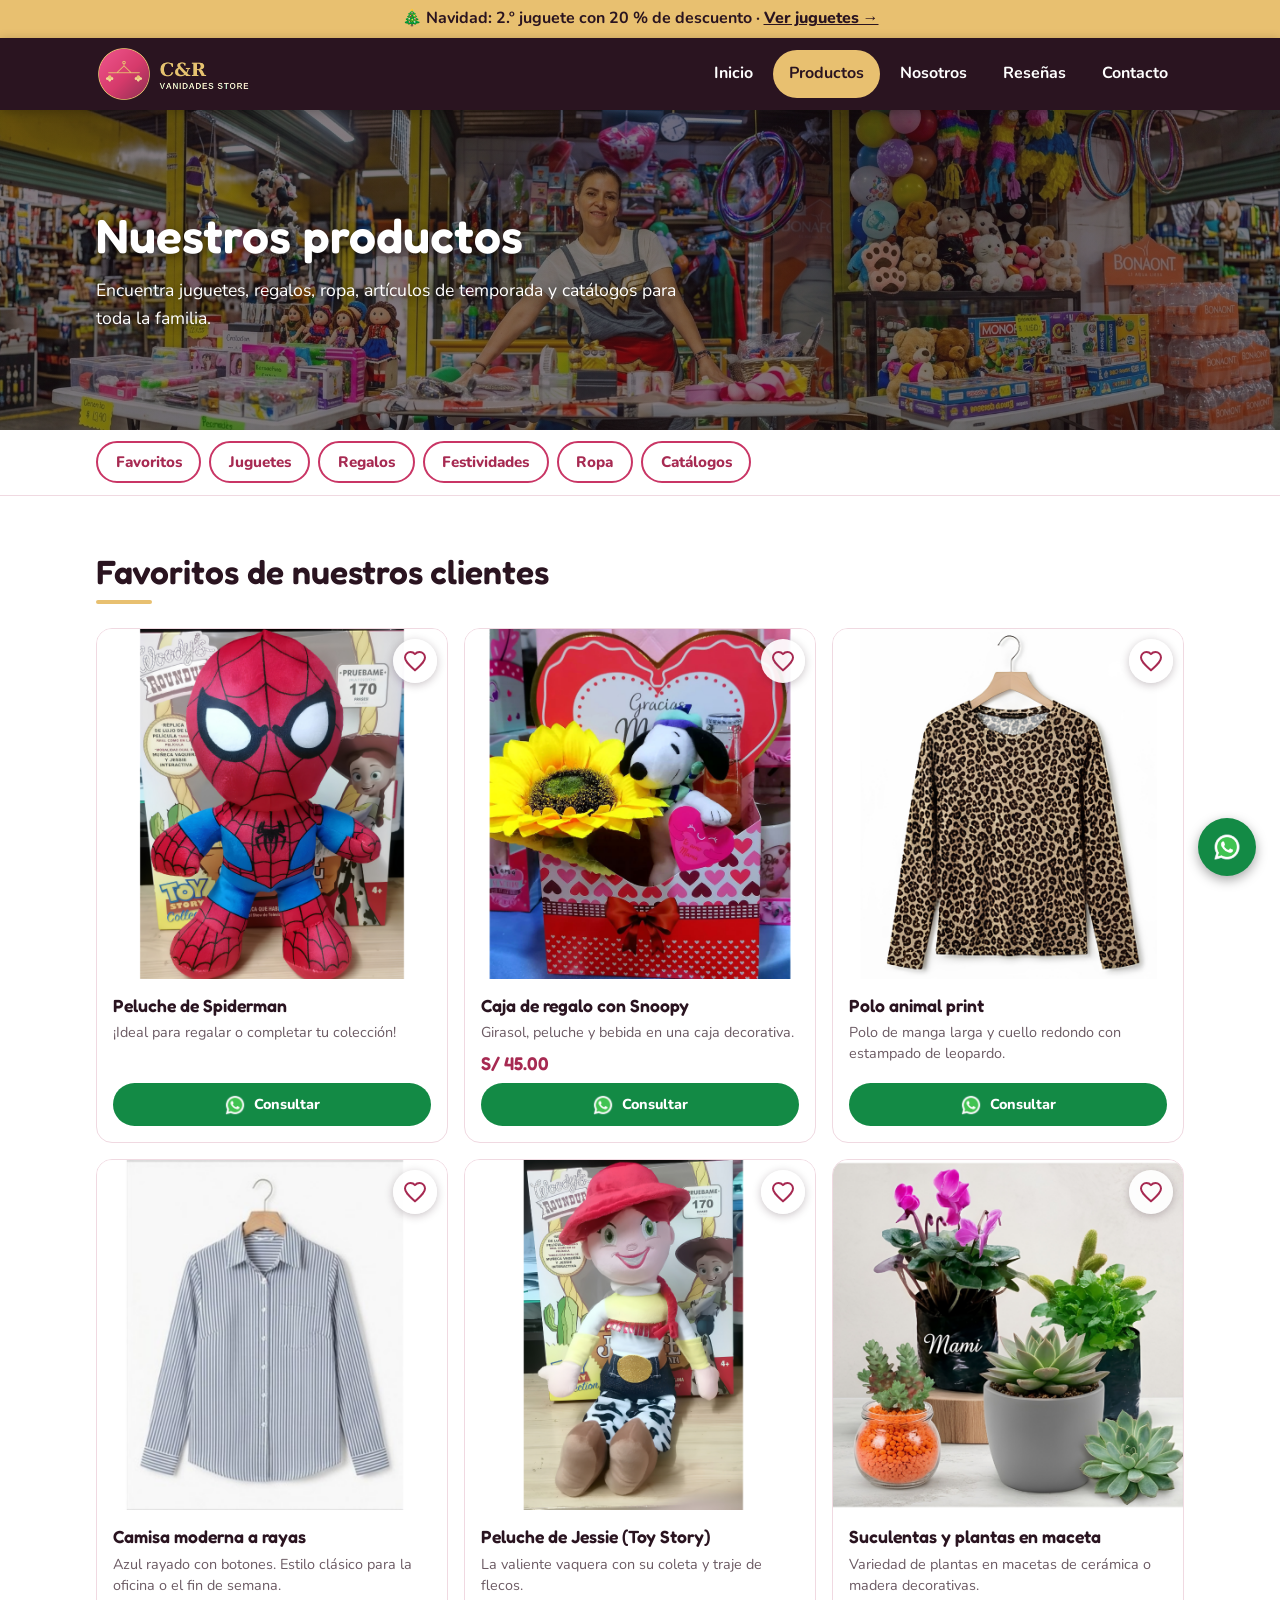
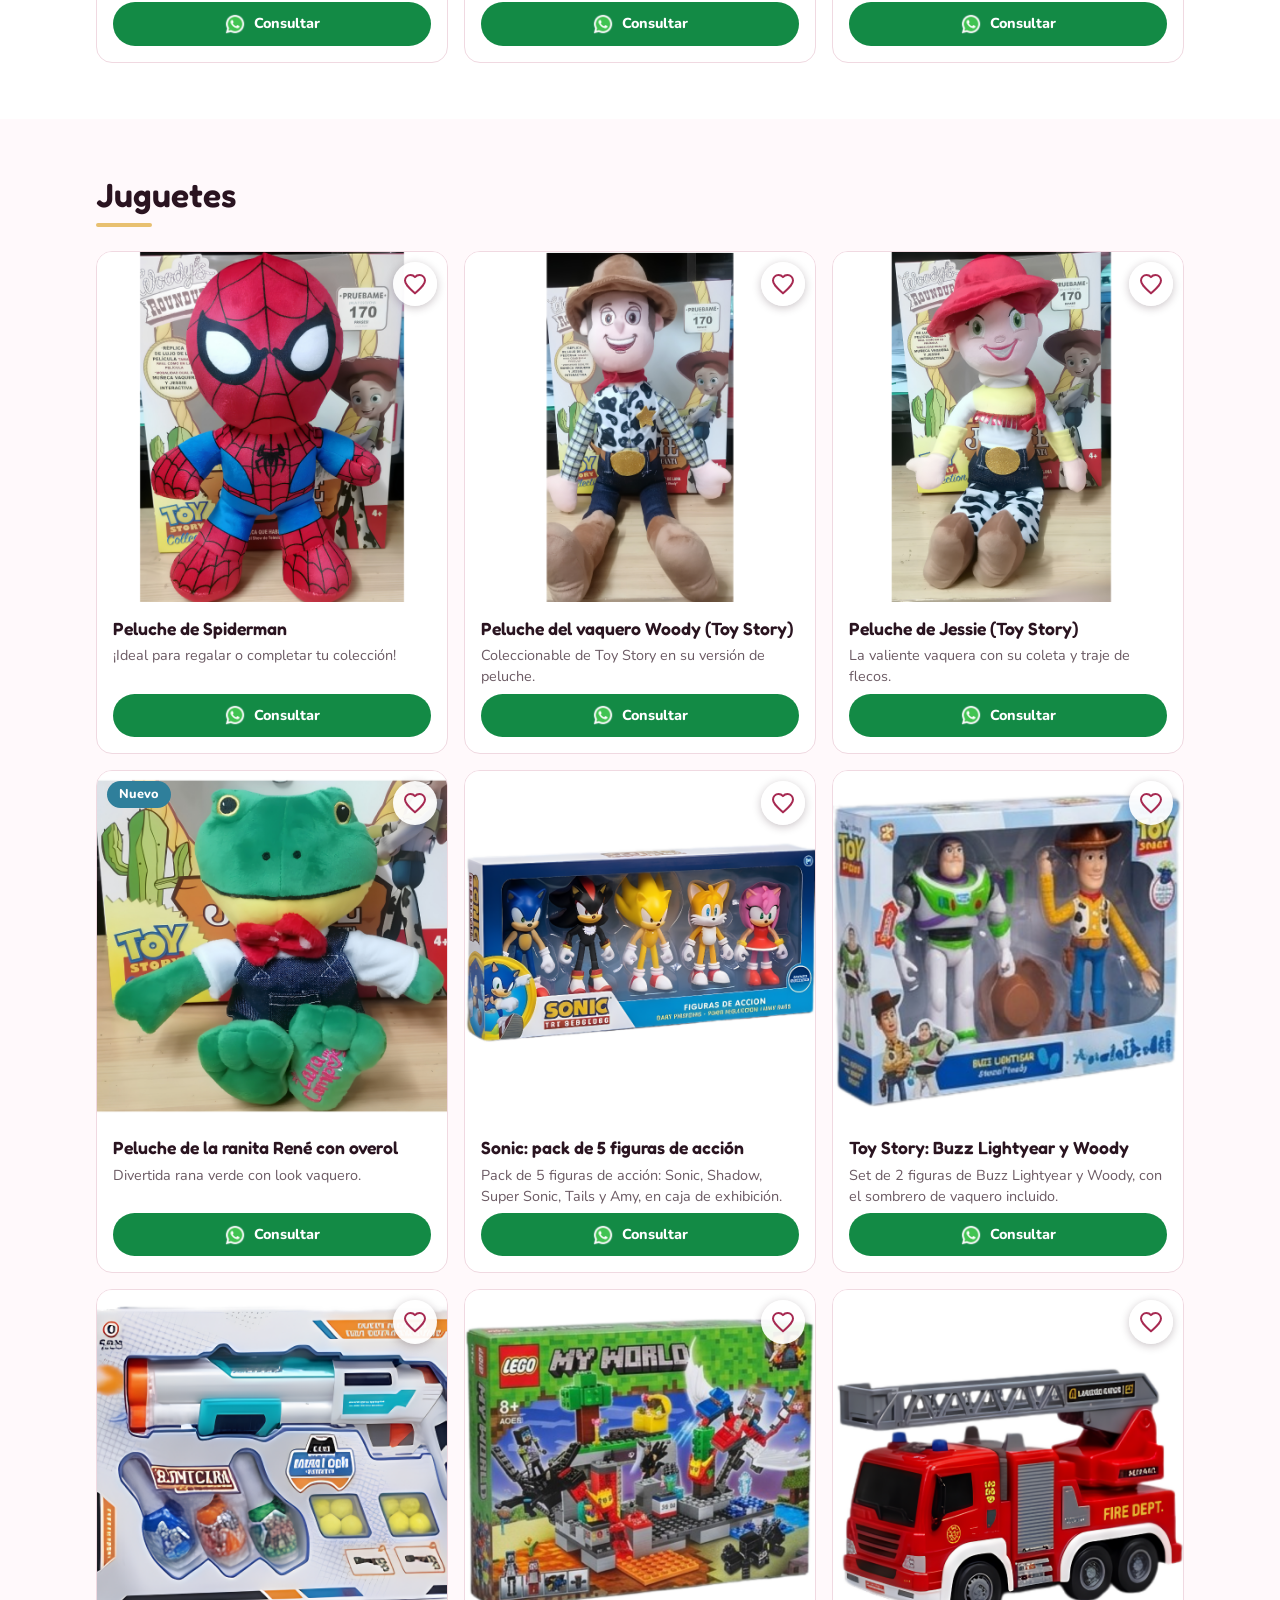
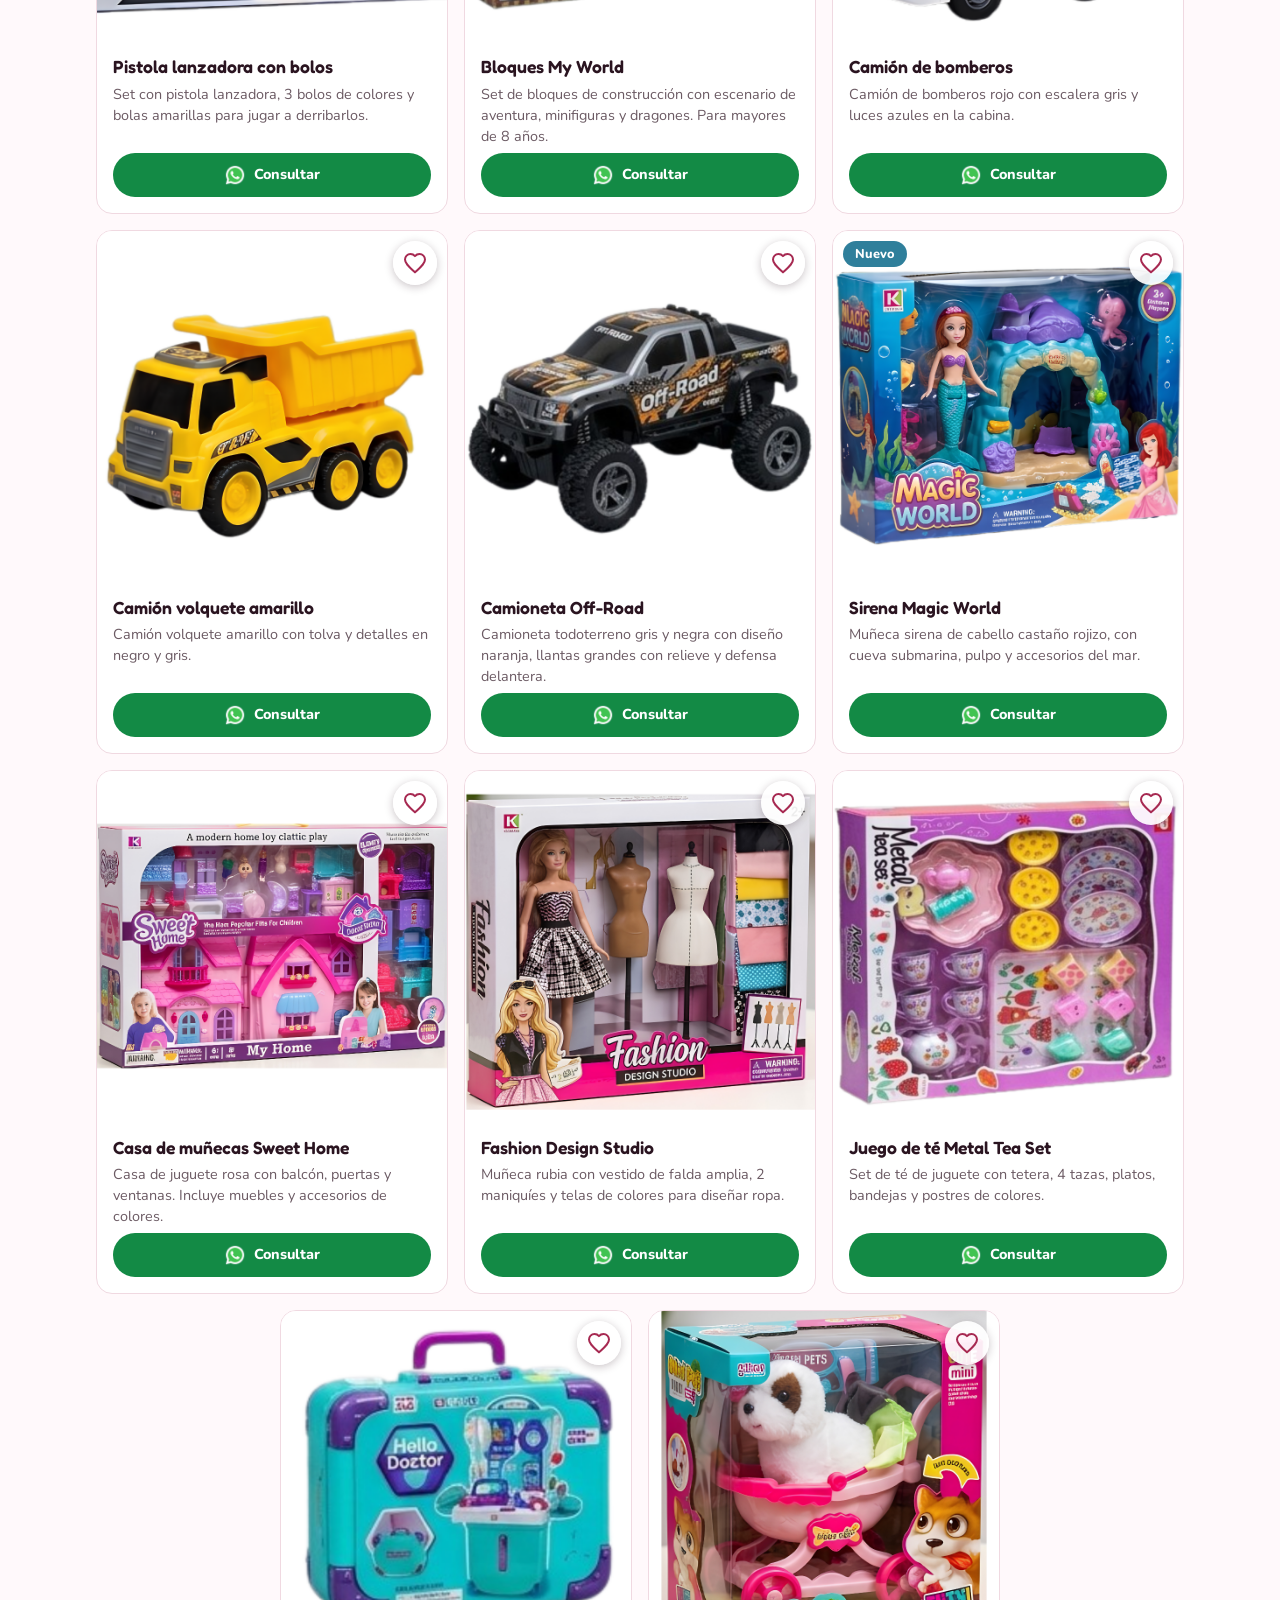
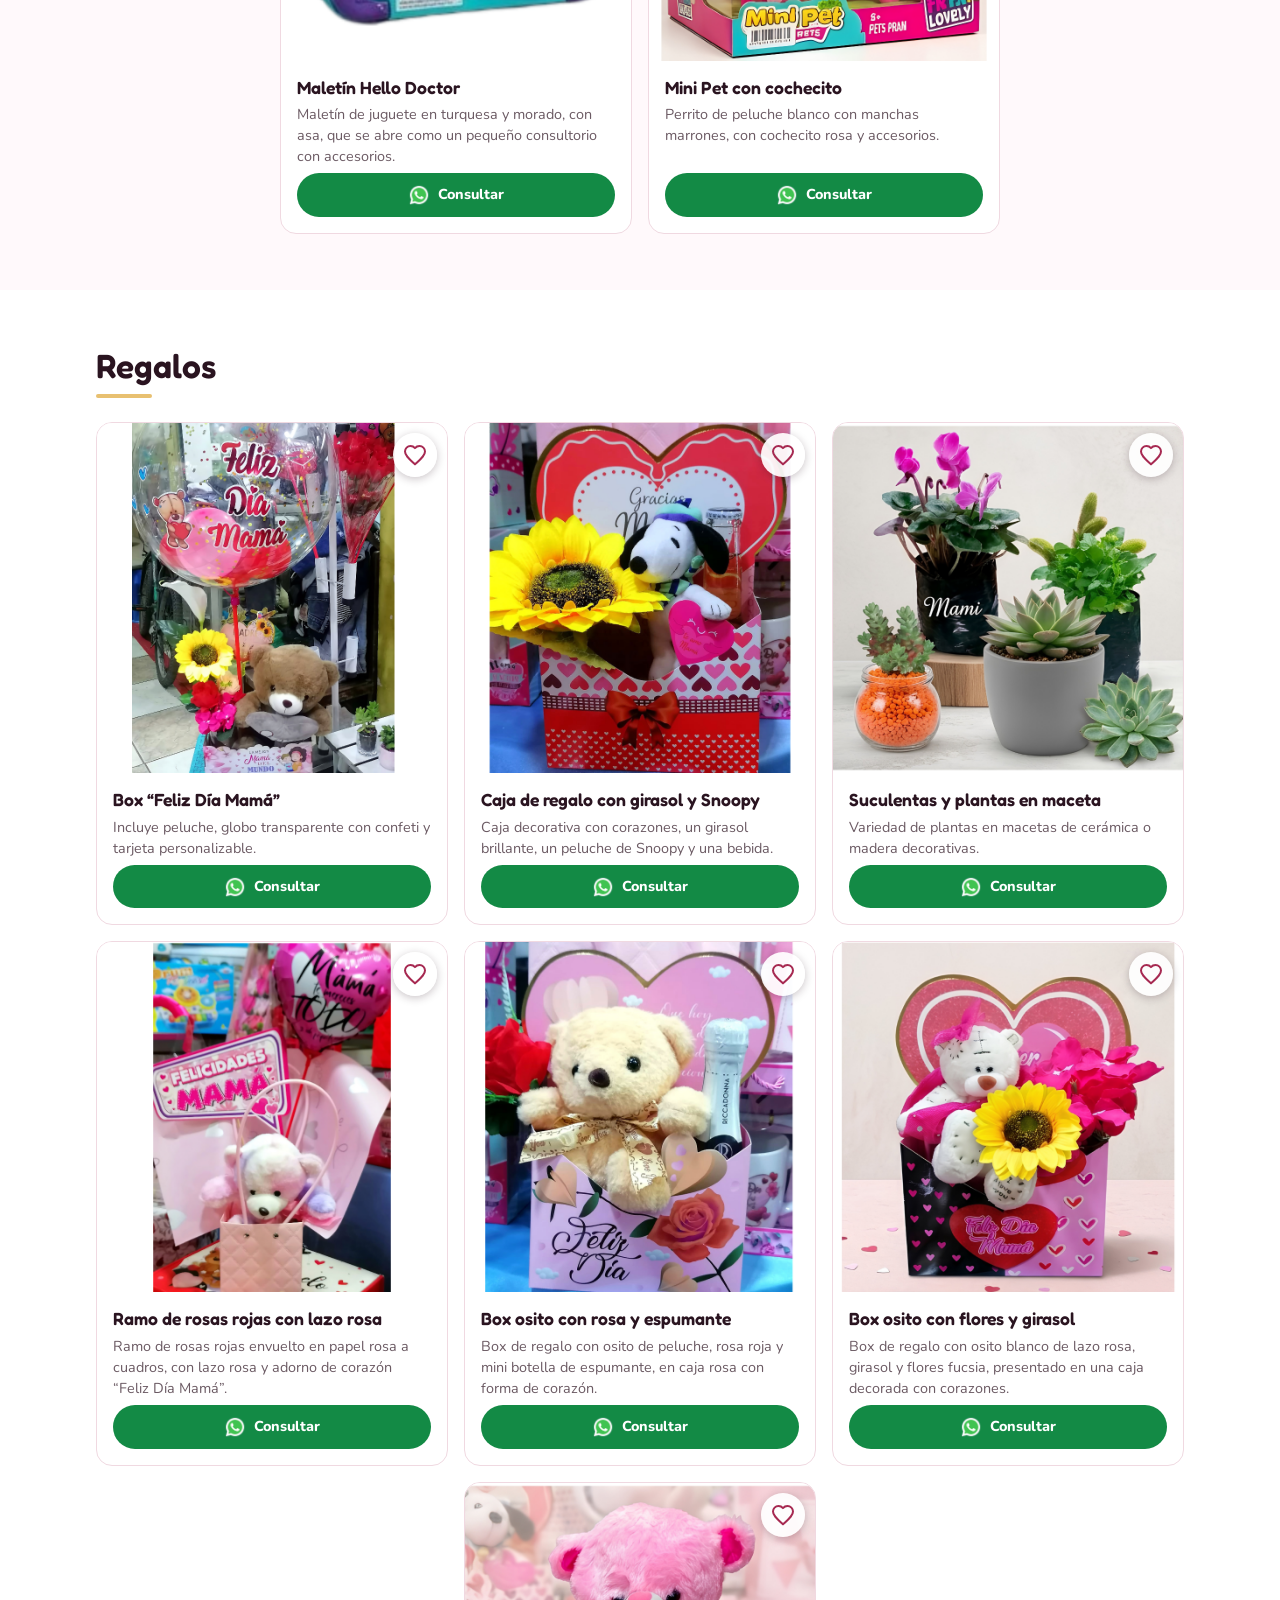
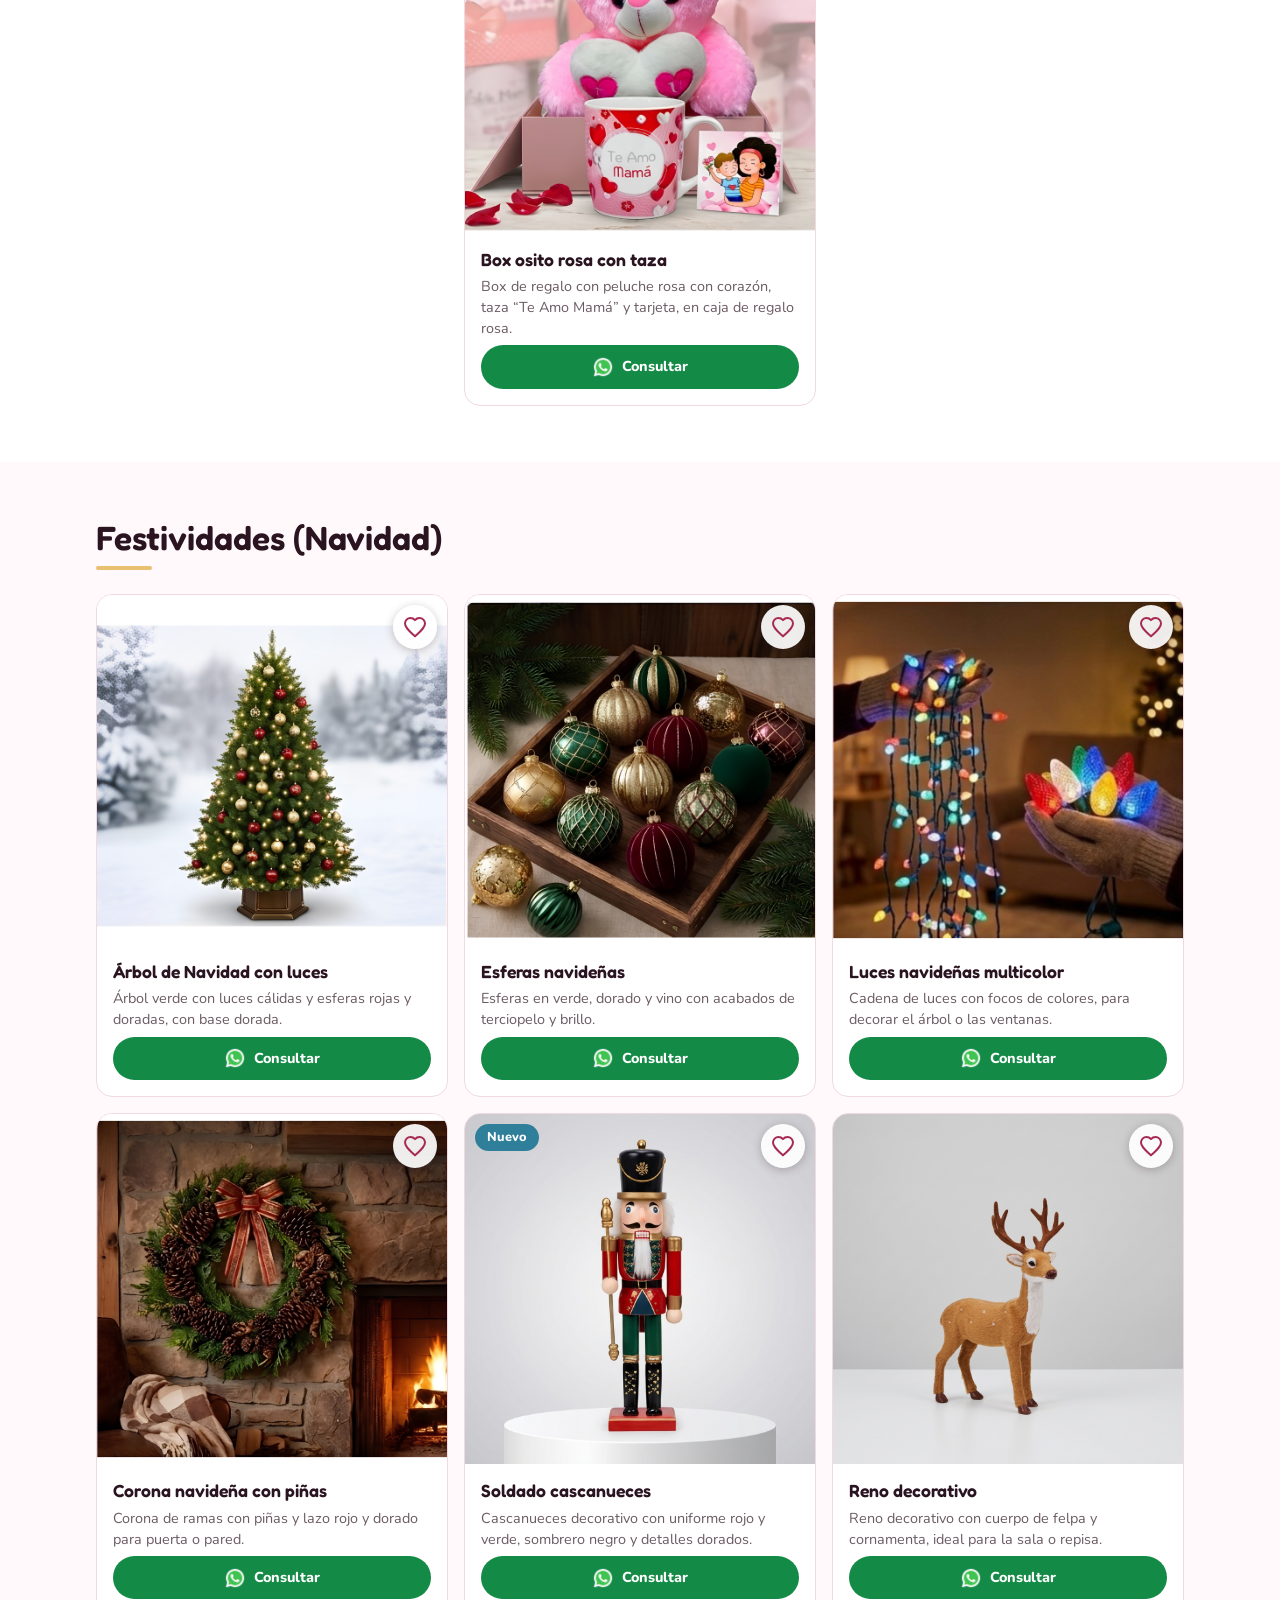
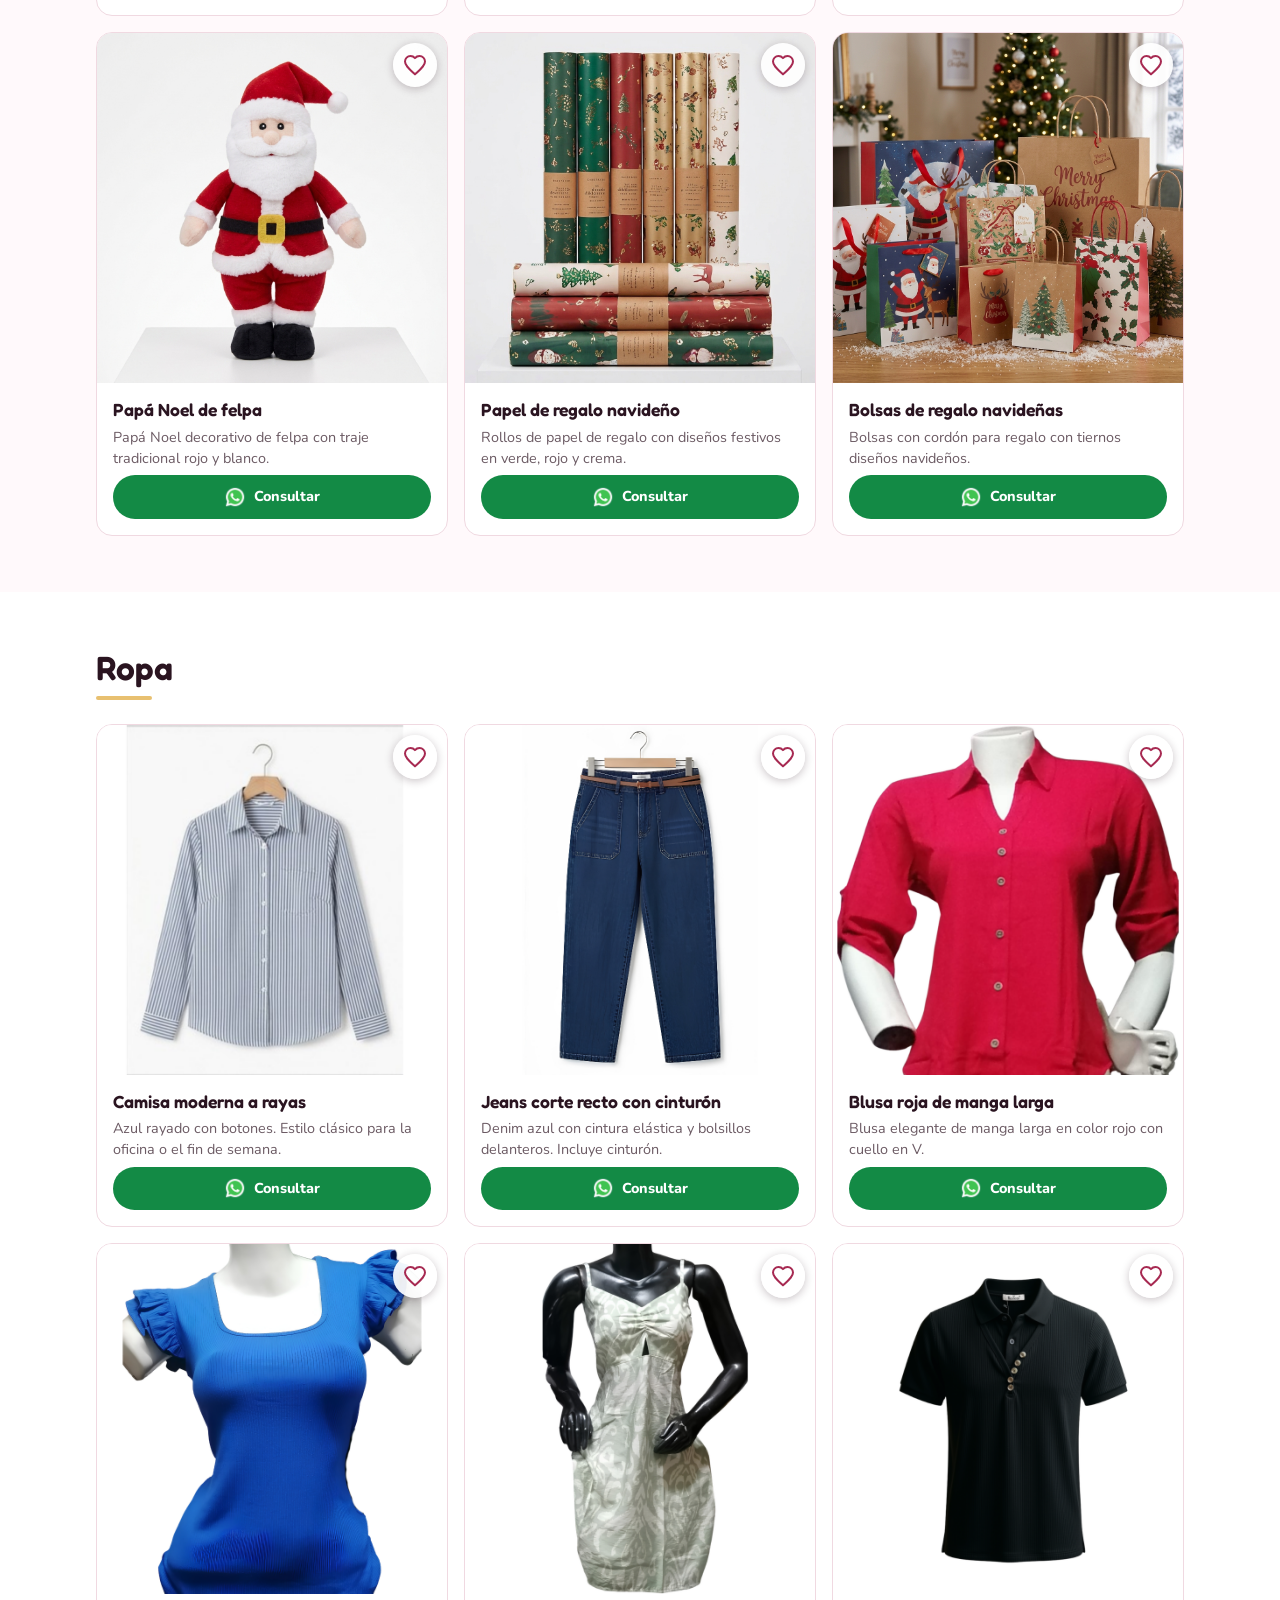
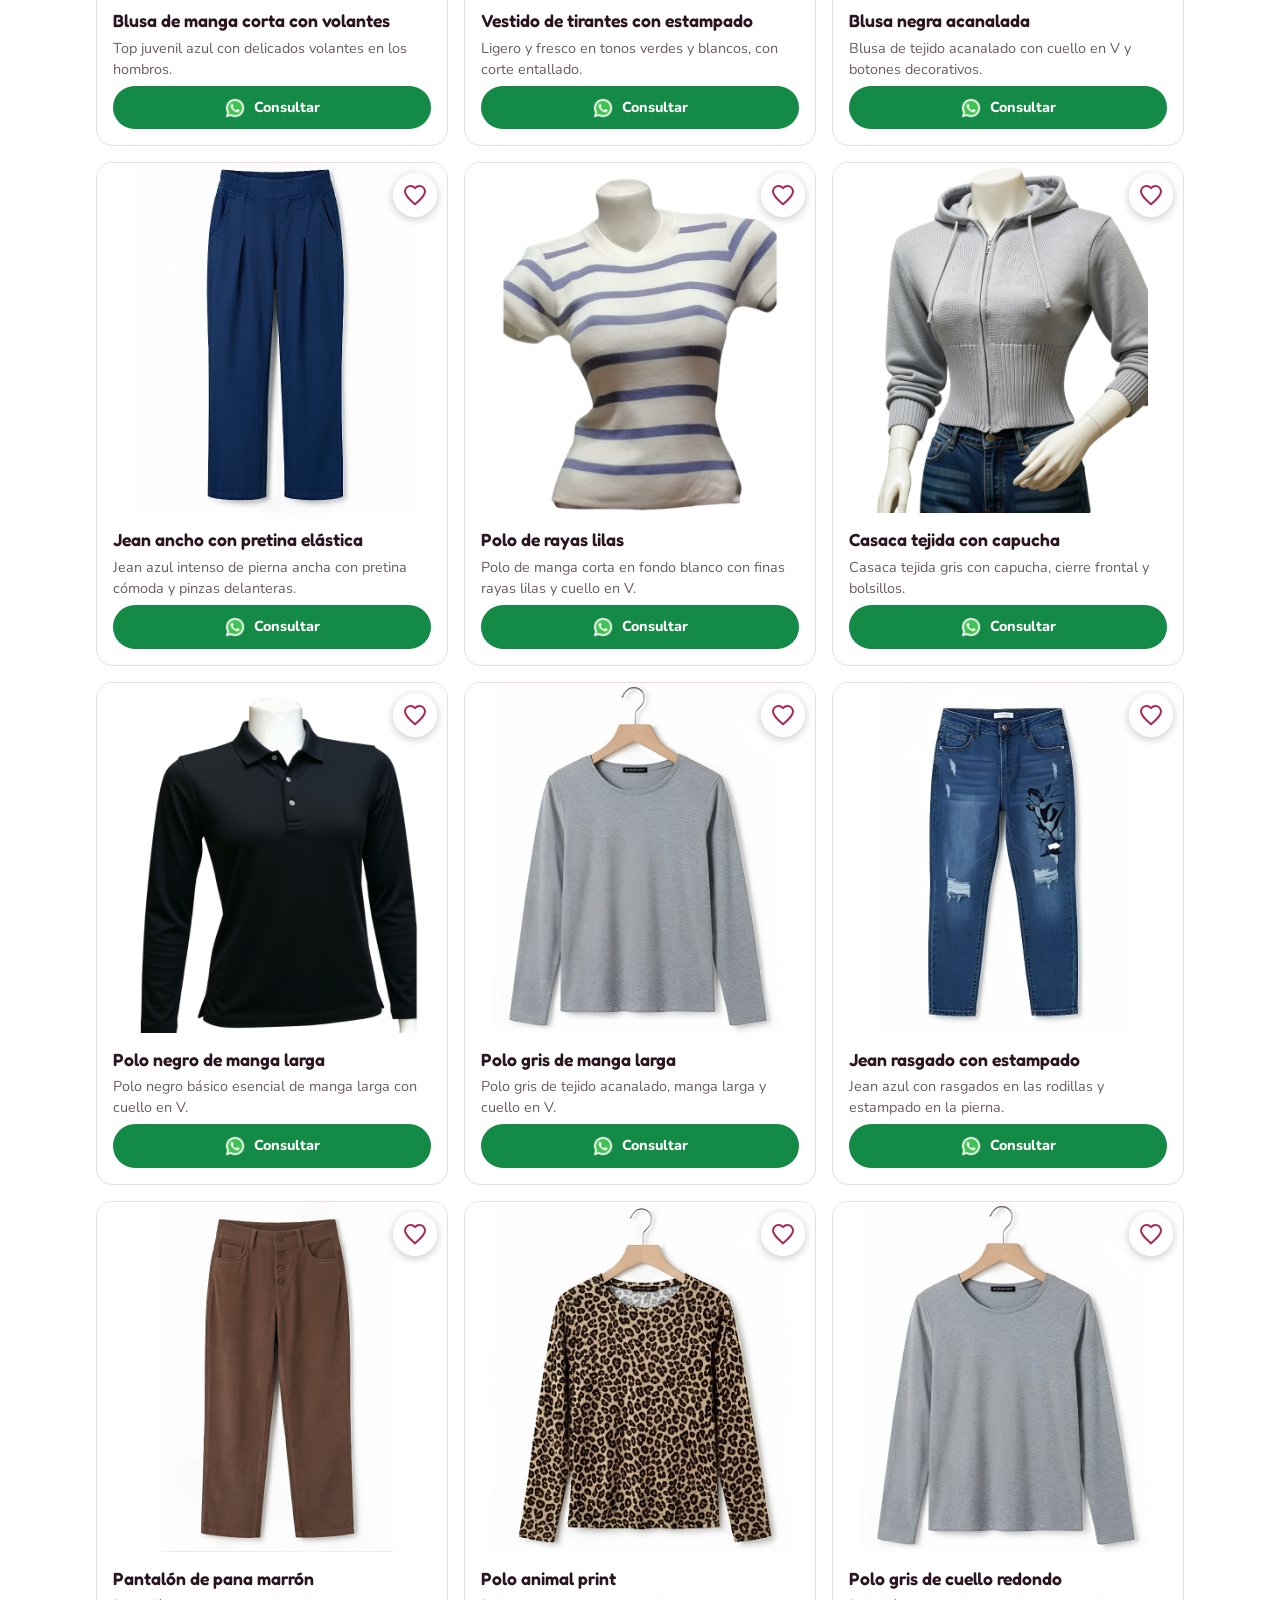
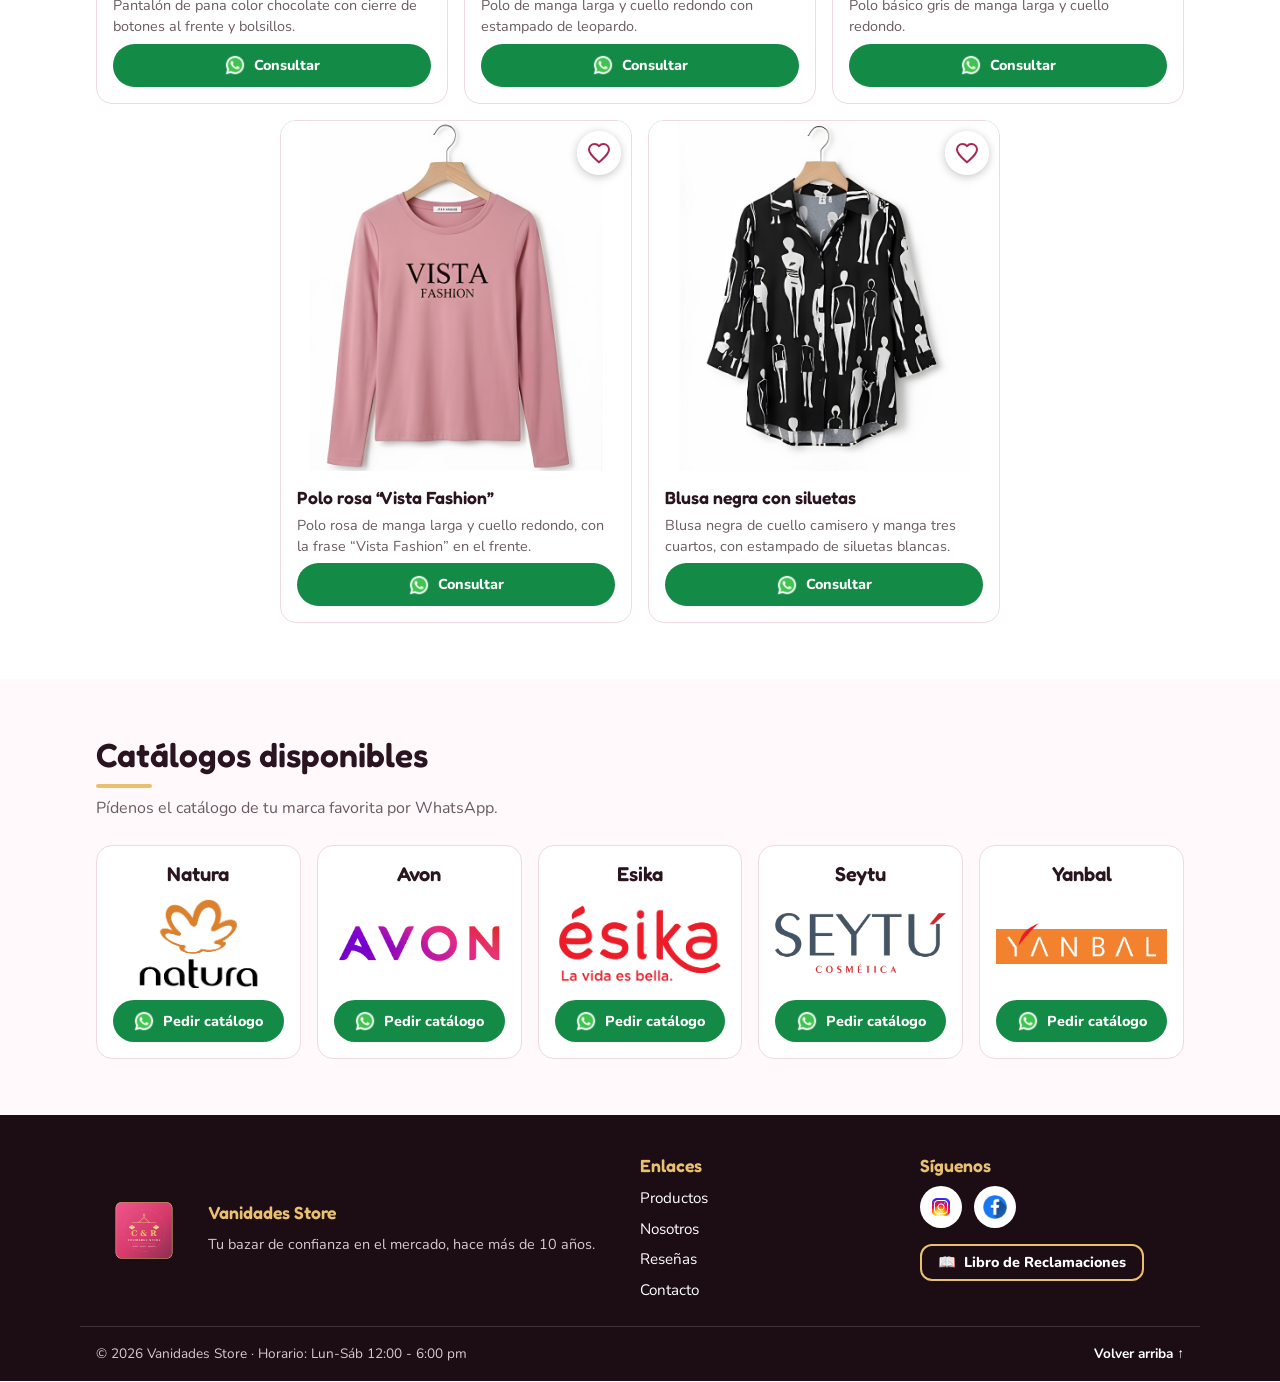
==== commit 3bf75979: "nuevo commit" ====
--- a/productos.html
+++ b/productos.html
@@ -220,6 +220,7 @@
             </div>
         </article>
         <article class="producto">
+            <span class="etiqueta etiqueta-nuevo">Nuevo</span>            
             <img src="Imagenes/juguete14.png" alt="Caja de la muñeca sirena Magic World con cueva submarina" width="600" height="600" loading="lazy">
             <div class="producto-info">
                 <h3>Sirena Magic World</h3>
@@ -290,14 +291,6 @@
                         <h3>Caja de regalo con girasol y Snoopy</h3>
                         <p>Caja decorativa con corazones, un girasol brillante, un peluche de Snoopy y una bebida.</p>
                         <a class="btn btn-wa" href="https://wa.me/51930438700?text=Hola%2C%20quisiera%20consultar%20m%C3%A1s%20detalles%20sobre%3A%20Caja%20de%20regalo%20con%20girasol%20y%20Snoopy" target="_blank" rel="noopener"><img src="Imagenes/icons8-whatsapp-48.png" alt="" width="22" height="22"> Consultar</a>
-                    </div>
-                </article>
-                <article class="producto">
-                    <img src="Imagenes/regalo7.png" alt="Globos burbuja transparentes de cumpleaños" width="600" height="600" loading="lazy">
-                    <div class="producto-info">
-                        <h3>Globos burbuja de cumpleaños</h3>
-                        <p>Globos transparentes de gran tamaño con confeti brillante y mensajes alegres.</p>
-                        <a class="btn btn-wa" href="https://wa.me/51930438700?text=Hola%2C%20quisiera%20consultar%20m%C3%A1s%20detalles%20sobre%3A%20Globos%20burbuja%20de%20cumplea%C3%B1os" target="_blank" rel="noopener"><img src="Imagenes/icons8-whatsapp-48.png" alt="" width="22" height="22"> Consultar</a>
                     </div>
                 </article>
                 <article class="producto">
@@ -382,6 +375,7 @@
                     </div>
                 </article>
                 <article class="producto">
+                <span class="etiqueta etiqueta-nuevo">Nuevo</span>          
                     <img src="Imagenes/art_festivo4.jpeg" alt="Cascanueces decorativo con uniforme rojo y verde" width="600" height="600" loading="lazy">
                     <div class="producto-info">
                         <h3>Soldado cascanueces</h3>
--- a/Estilos/general.css
+++ b/Estilos/general.css
@@ -401,13 +401,16 @@
 .franja-promo a { color: var(--ciruela); font-weight: 800; text-decoration: underline; white-space: nowrap; }
 .franja-promo a:hover { text-decoration: none; }
 
-@media (min-width: 700px) {
-  .franja-promo { font-size: 1rem; }
-}
+body:has(dialog[open]) { overflow: hidden; } 
+
 
 /* =========================================================
    RESPONSIVE (siempre al final)
    ========================================================= */
+@media (min-width: 700px) {
+  .franja-promo { font-size: 1rem; }
+}
+
 @media (min-width: 600px) {
   .banda { padding: 3.5rem 0; }
   .pie-superior { grid-template-columns: 1.8fr 1fr 1fr 1.3fr; }   /* 3 columnas iguales = simétrico */  .pie-marca { grid-column: auto; }
--- a/Estilos/lista.css
+++ b/Estilos/lista.css
@@ -130,9 +130,7 @@
   font-weight: 700;
   text-decoration: underline;
   cursor: pointer;
-}
-
-body:has(dialog[open]) { overflow: hidden; }   /* la página de atrás no se desplaza */
+}  
 
 @media (min-width: 900px) {
   .lista-flotante { left: 24px; bottom: 24px; }
